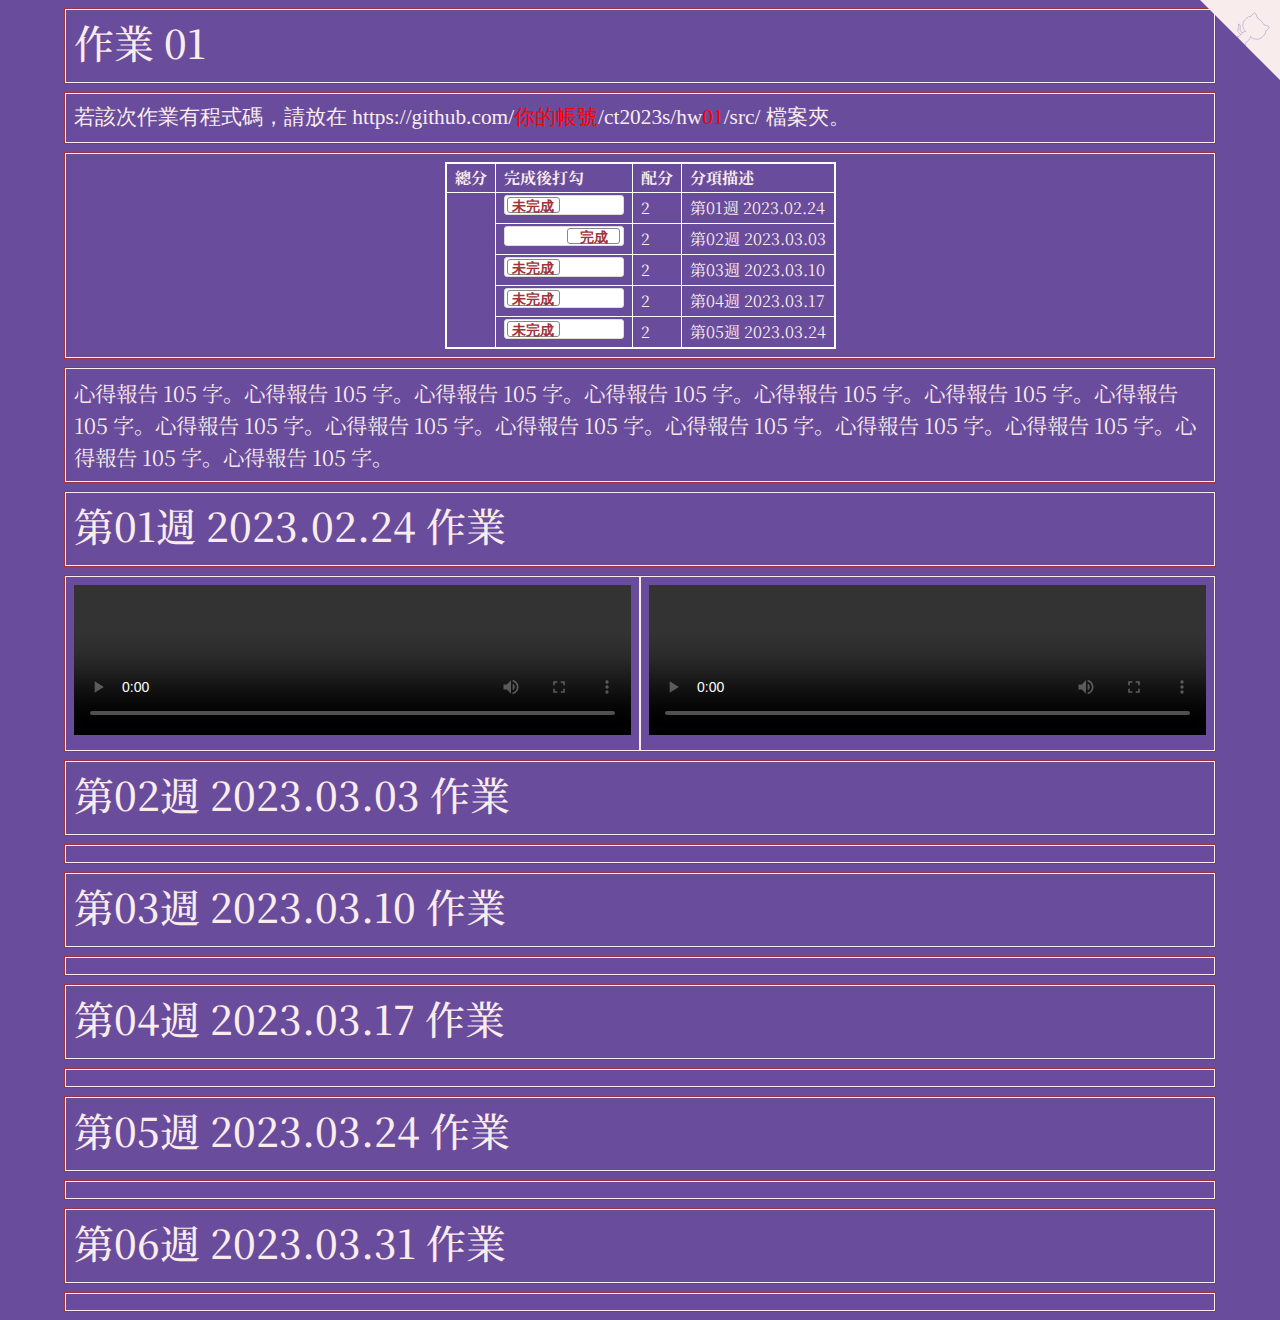
==== hw01/index.html @ f4a504f8 "Add files via upload" ====
<!doctype html>
<html lang="zh-Hant-TW">
<head>
<!-- Required meta tags -->
<meta charset="utf-8">
<meta name="viewport" content="width=device-width, initial-scale=1">

<!-- D3, jquery -->
<script src="https://d3js.org/d3.v3.min.js" charset="utf-8"></script>
<script src="https://code.jquery.com/jquery-3.6.0.min.js" charset="utf-8"></script>

<!-- Bootstrap CSS -->
<link href="https://cdn.jsdelivr.net/npm/bootstrap@5.1.1/dist/css/bootstrap.min.css" rel="stylesheet">
<script src="https://cdn.jsdelivr.net/npm/bootstrap@5.1.1/dist/js/bootstrap.bundle.min.js"></script>

<title>作品集 Portfolio</title>
<style type="text/css">
  @import url('https://fonts.googleapis.com/css2?family=Noto+Serif+JP:wght@200&display=swap');

  table {
  border-collapse: collapse;
  border: 2px solid white; /* rgba(217,140,144,1) */
  font-size:  12pt;
  margin-left: auto;
  margin-right: auto;
  }

  td,
  th {
  border: 1px solid white;
  padding: 2px 8px;
  }

  .flipswitch
  {
      position: relative;
      background: white;
      width: 120px;
      height: 20px;
      -webkit-appearance: initial;
      border-radius: 3px;
      -webkit-tap-highlight-color: rgba(0, 0, 0, 0);
      outline:none;
      font-size: 14px;
      font-family: Trebuchet, Arial, sans-serif;
      font-weight: bold;
      cursor:pointer;
      border:1px solid #ddd;
  }
  .flipswitch:after
  {
      position:absolute;
      top:5%;
      display:block; 
      line-height:16px;
      width:45%;
      height:90%;
      background:#fff;
      box-sizing:border-box;
      text-align:center;
      transition: all 0.3s ease-in 0s; 
      color:rgba(159,53,58,1);
      border:#888 1px solid;
      border-radius:3px;
  }
  .flipswitch:after
  {
      left:2%;
      content: "未完成";
  }
  .flipswitch:checked:after
  {
      left:53%;
      content: "完成";
  }

  body {
    background-color: rgb(106, 76, 156); /* #6A4C9C */
    color: rgb(106, 76, 156);
    font-family: 'Noto Serif JP', serif;
  }

  .container-fluid {
    width:  90%;
  }

  .hw12 {
    border: 1px solid rgb(159, 53, 58);
    margin-top: 8px;
    margin-bottom: 8px;
  }

  .twenty {
    border: 1px solid #f9eced;
    color: #f9eced;
    padding: 8px;
    font-size: 16pt;
  }

  .twenty:hover {
      box-shadow: 0 0 5px 3px #f9eced;
      color: cyan; 
      text-shadow: 0 0 6px #FFFFFF, 0 0 6px #000000;
  }

  @font-face {
    font-family:'cjkFonts';
    src: url(cjkFonts_allseto_v1.11.woff2) format('woff2');
    /* https://cloudconvert.com/ttf-to-woff2 */
  }
  
  .cjkFonts {
    font-family: 'cjkFonts';
  }

  .github-corner:hover 
  .octo-arm {
    animation: octocat-wave 560ms ease-in-out
  }
  @keyframes octocat-wave {
    0%,100% {
      transform:rotate(0)
    }
    20%,60% {
      transform:rotate(-25deg)
    }
    40%,80% {
      transform:rotate(10deg)
    }
  }
  @media (max-width:500px) {
    .github-corner:hover 
    .octo-arm {
      animation:none
    }

    .github-corner 
    .octo-arm {
      animation: octocat-wave 560ms ease-in-out
    }
  }

  /* 波浪 */
  a {
    color:yellow;
    text-decoration: none; 
    background: url("data:image/svg+xml,%3Csvg xmlns='http://www.w3.org/2000/svg' viewBox='0 0 20 4'%3E%3Cpath fill='none' stroke='%23fff' d='M0 3.5c5 0 5-3 10-3s5 3 10 3 5-3 10-3 5 3 10 3'/%3E%3C/svg%3E") repeat-x 0 100%; 
    background-size:20px auto; 
    animation: waveMove 1s infinite linear;
  }

  a:hover {
    color:#f30;
    text-decoration: none;
    background: none;
    animation: none;
    text-decoration: underline;
    padding:2px 0;
  }
  @keyframes waveMove {
    from { background-position:0 100%; }
    to { background-position:20px 100%; }
  }
  /* 波浪 */
</style>
</head>
<body>
<!-- https://alexlenail.me/NN-SVG/about.html -->
<a href="https://github.com/你的帳號/ct2023s/" class="github-corner" aria-label="View source on Github">
  <svg width="80" height="80" viewBox="0 0 250 250" style="fill:#f9eced; color:#fff; position: absolute; top: 0; border: 0; right: 0;" aria-hidden="true">
    <path d="M0,0 L115,115 L130,115 L142,142 L250,250 L250,0 Z"></path>
    <path d="M128.3,109.0 C113.8,99.7 119.0,89.6 119.0,89.6 C122.0,82.7 120.5,78.6 120.5,78.6 C119.2,72.0 123.4,76.3 123.4,76.3 C127.3,80.9 125.5,87.3 125.5,87.3 C122.9,97.6 130.6,101.9 134.4,103.2" fill="#f9eced" stroke="#6A4C9C" style="transform-origin: 130px 106px;" class="octo-arm"></path>
    <path d="M115.0,115.0 C114.9,115.1 118.7,116.5 119.8,115.4 L133.7,101.6 C136.9,99.2 139.9,98.4 142.2,98.6 C133.8,88.0 127.5,74.4 143.8,58.0 C148.5,53.4 154.0,51.2 159.7,51.0 C160.3,49.4 163.2,43.6 171.4,40.1 C171.4,40.1 176.1,42.5 178.8,56.2 C183.1,58.6 187.2,61.8 190.9,65.4 C194.5,69.0 197.7,73.2 200.1,77.6 C213.8,80.2 216.3,84.9 216.3,84.9 C212.7,93.1 206.9,96.0 205.4,96.6 C205.1,102.4 203.0,107.8 198.3,112.5 C181.9,128.9 168.3,122.5 157.7,114.1 C157.9,116.9 156.7,120.9 152.7,124.9 L141.0,136.5 C139.8,137.7 141.6,141.9 141.8,141.8 Z" fill="#f9eced" stroke="#6A4C9C" class="octo-body"></path>
  </svg>
</a>


<div class="container-fluid">

  <!-- ------------------------------------------------>
  <div class="row hw12">
    <div class="col-md-12 twenty">
      <h1>作業 01</h1>
    </div>
  </div>

  <!-- ------------------------------------------------>
  <div class="row hw12">
    <div class="col-md-12 twenty cjkFonts">
      若該次作業有程式碼，請放在 https://github.com/<span style="color:red;">你的帳號</span>/ct2023s/hw<span style="color:red;">01</span>/src/ 檔案夾。
    </div>
  </div>

  <!-- ------------------------------------------------>
  <div class="row hw12">
    <div class="col-md-12 twenty">
      <table>
        <tr>
          <th>總分</th>
          <th>完成後打勾</th>
          <th>配分</th>
          <th>分項描述</th>
        </tr>
        <tr>
          <td rowspan="7" id="myTotal"></td>
          <td><input type="checkbox" class="flipswitch" id="myCheckbox1"></td>
          <td id='m1'>2</td>
          <td>第01週 2023.02.24</td>
        </tr>
        <tr>
          <td><input type="checkbox" class="flipswitch" id="myCheckbox2" checked></td>
          <td id='m2'>2</td>
          <td>第02週 2023.03.03</td>
        </tr>
        <tr>
          <td><input type="checkbox" class="flipswitch" id="myCheckbox3"></td>
          <td id='m3'>2</td>
          <td>第03週 2023.03.10</td>
        </tr>
        <tr>
          <td><input type="checkbox" class="flipswitch" id="myCheckbox4"></td>
          <td id='m4'>2</td>
          <td>第04週 2023.03.17</td>
        </tr>
        <tr>
          <td><input type="checkbox" class="flipswitch" id="myCheckbox5"></td>
          <td id='m5'>2</td>
          <td>第05週 2023.03.24</td>
        </tr>
      </table>
    </div>
  </div>

  <!-- ------------------------------------------------>
  <div class="row hw12">
    <div class="col-md-12 twenty">
      心得報告 105 字。心得報告 105 字。心得報告 105 字。心得報告 105 字。心得報告 105 字。心得報告 105 字。心得報告 105 字。心得報告 105 字。心得報告 105 字。心得報告 105 字。心得報告 105 字。心得報告 105 字。心得報告 105 字。心得報告 105 字。心得報告 105 字。
    </div>
  </div>

  <!-- ------------------------------------------------>
  <div class="row hw12">
    <div class="col-md-12 twenty">
      <h1>第01週 2023.02.24 作業</h1>
    </div>
  </div>

  <!-- ------------------------------------------------>
  <div class="row hw12">
    <div class="col-md-6 twenty">
      <video id="video1" style="width:100%;max-width:100%;" controls="">
        <source src="https://www.w3schools.com/html/mov_bbb.mp4" type="video/mp4">
      </video>
    </div>
    <div class="col-md-6 twenty">
      <video id="video1" style="width:100%;max-width:100%;" controls="">
        <source src="https://www.w3schools.com/html/mov_bbb.mp4" type="video/mp4">
      </video>
    </div>
  </div>


  <!-- ------------------------------------------------>
  <div class="row hw12">
    <div class="col-md-12 twenty">
      <h1>第02週 2023.03.03 作業</h1>
    </div>
  </div>

  <!-- ------------------------------------------------>
  <div class="row hw12">
    <div class="col-md-12 twenty">
      
    </div>
  </div>



  <!-- ------------------------------------------------>
  <div class="row hw12">
    <div class="col-md-12 twenty">
      <h1>第03週 2023.03.10 作業</h1>
    </div>
  </div>

  <!-- ------------------------------------------------>
  <div class="row hw12">
    <div class="col-md-12 twenty">
      
    </div>
  </div>



  <!-- ------------------------------------------------>
  <div class="row hw12">
    <div class="col-md-12 twenty">
      <h1>第04週 2023.03.17 作業</h1>
    </div>
  </div>

  <!-- ------------------------------------------------>
  <div class="row hw12">
    <div class="col-md-12 twenty">
      
    </div>
  </div>



  <!-- ------------------------------------------------>
  <div class="row hw12">
    <div class="col-md-12 twenty">
      <h1>第05週 2023.03.24 作業</h1>
    </div>
  </div>

  <!-- ------------------------------------------------>
  <div class="row hw12">
    <div class="col-md-12 twenty">
      
    </div>
  </div>



  <!-- ------------------------------------------------>
  <div class="row hw12">
    <div class="col-md-12 twenty">
      <h1>第06週 2023.03.31 作業</h1>
    </div>
  </div>

  <!-- ------------------------------------------------>
  <div class="row hw12">
    <div class="col-md-12 twenty">
      
    </div>
  </div>


  <!-- ------------------------------------------------>

  <!-- ------------------------------------------------>


<script>
  $(function() {
    var f = function() {
      $(this).next().text($(this).is(':checked') ? '做完' : '未做完');
    };
    $('input').change(f).trigger('change');
  });

  d3.select("#myCheckbox1").on("change",update);
  d3.select("#myCheckbox2").on("change",update);
  d3.select("#myCheckbox3").on("change",update);
  d3.select("#myCheckbox4").on("change",update);
  d3.select("#myCheckbox5").on("change",update);
  d3.select("#myCheckbox6").on("change",update);
  d3.select("#myCheckbox7").on("change",update);

  update();
  
  function update(){

    var score = 0;

    if (d3.select("#myCheckbox1").property("checked")){
      score += parseInt(d3.select('#m1').html());
    }

    if (d3.select("#myCheckbox2").property("checked")){
      score += parseInt(d3.select('#m2').html());   
    }

    if (d3.select("#myCheckbox3").property("checked")){
      score += parseInt(d3.select('#m3').html());   
    }

    if (d3.select("#myCheckbox4").property("checked")){
      score += parseInt(d3.select('#m4').html());   
    }

    if (d3.select("#myCheckbox5").property("checked")){
      score += parseInt(d3.select('#m5').html());   
    }


    d3.select("#myTotal").html(score);    
  }
</script>

</body>
</html>
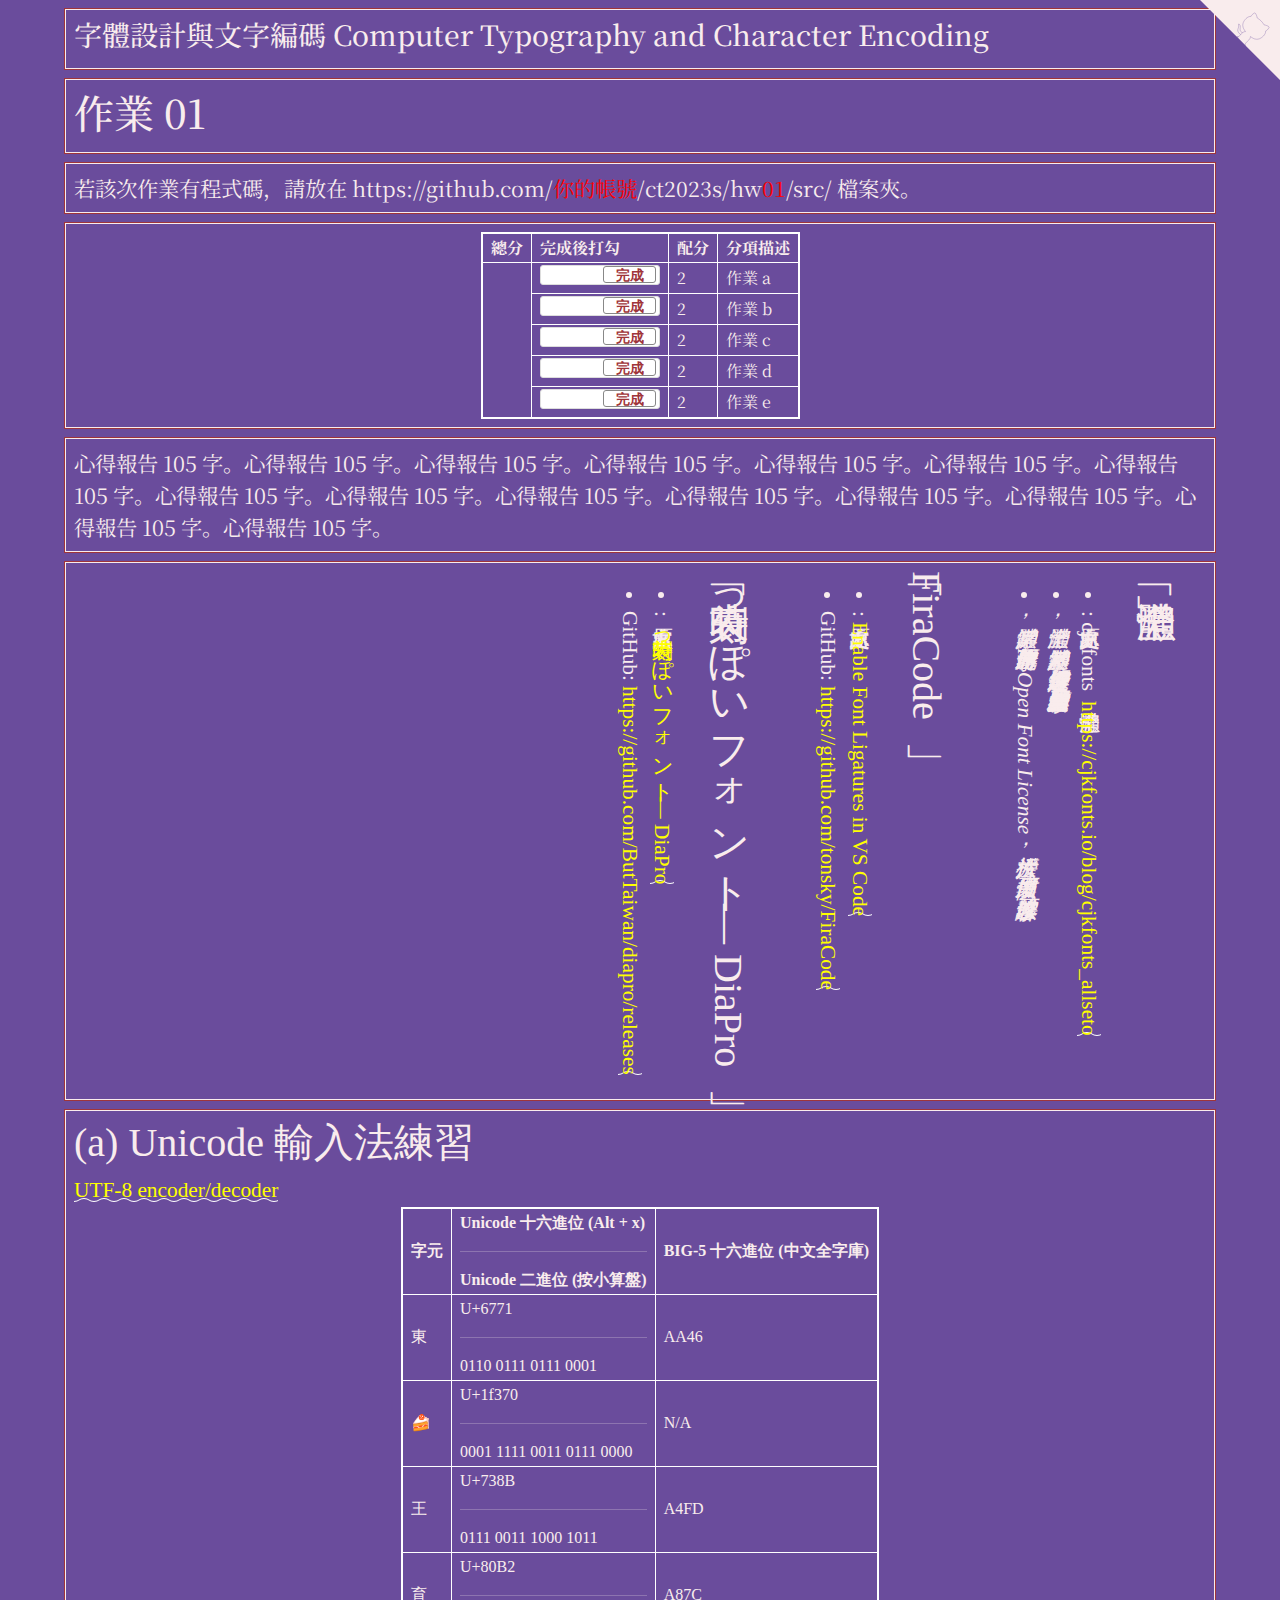
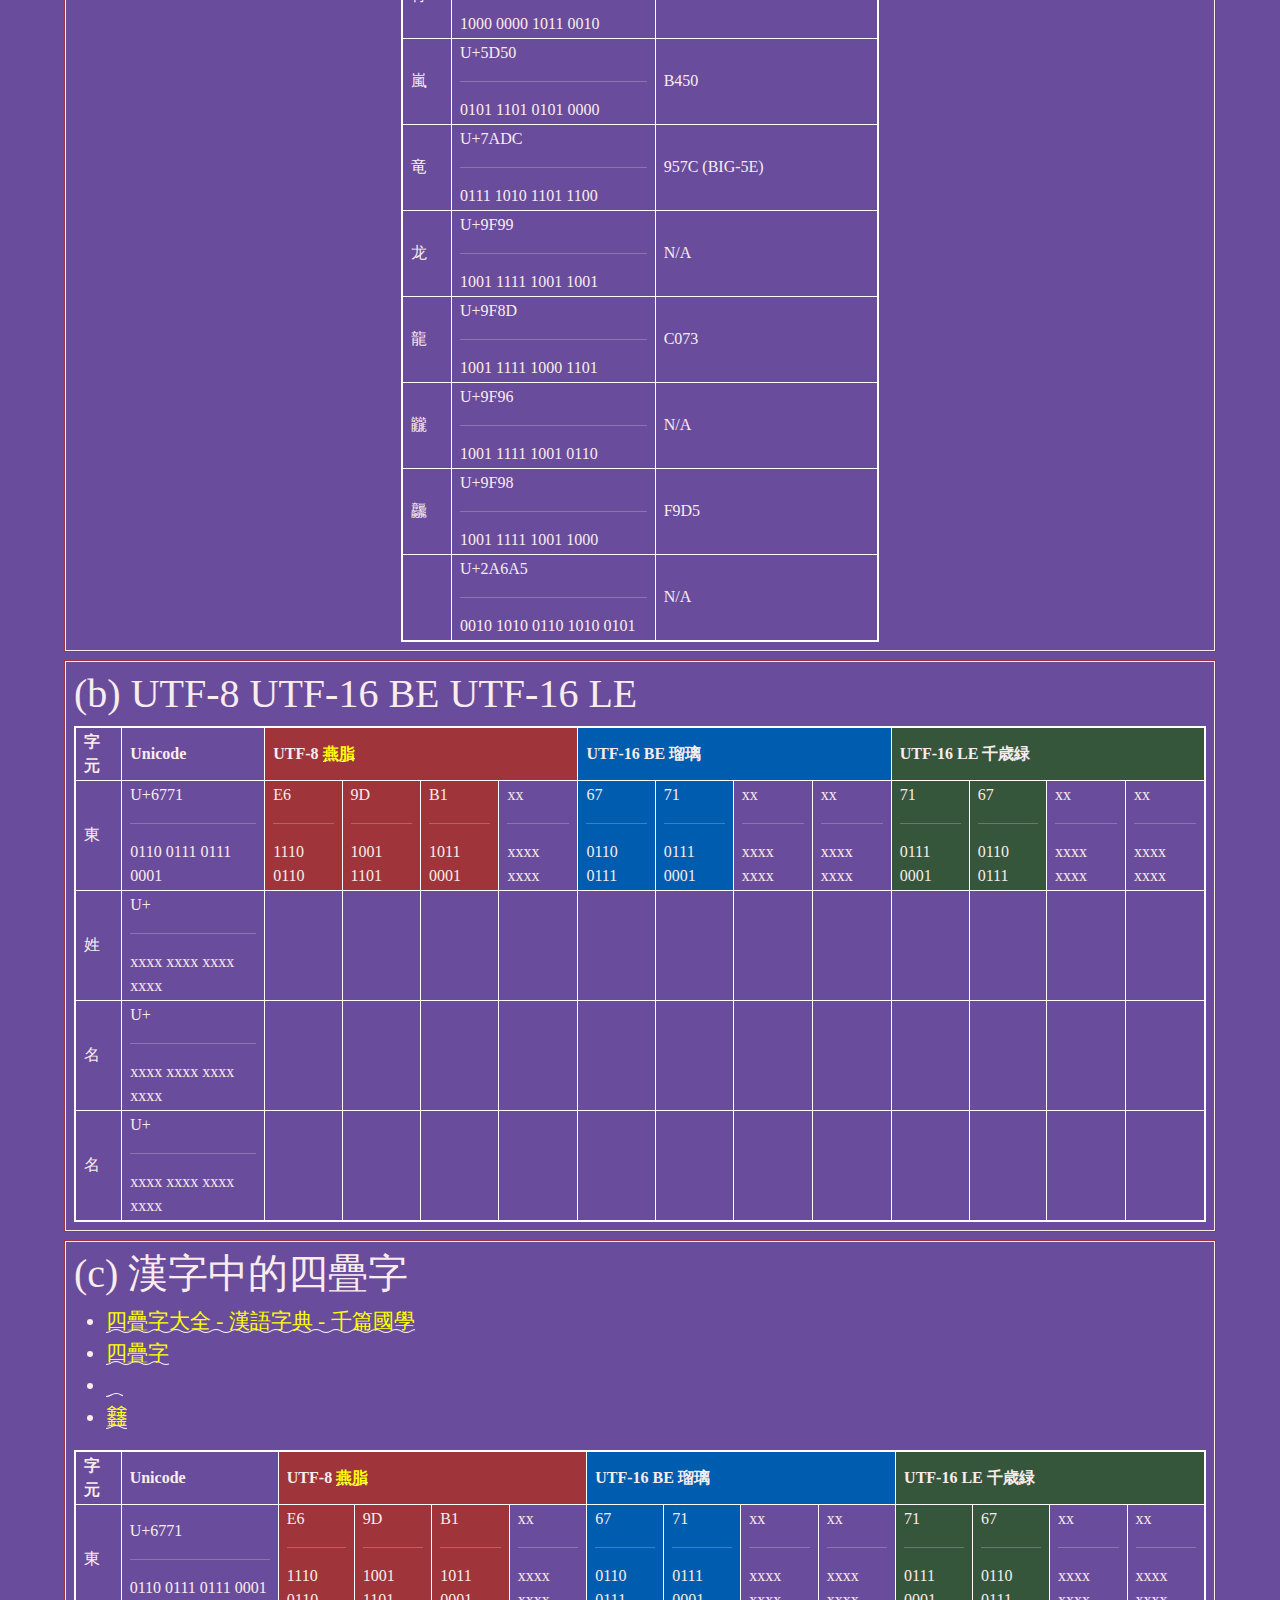
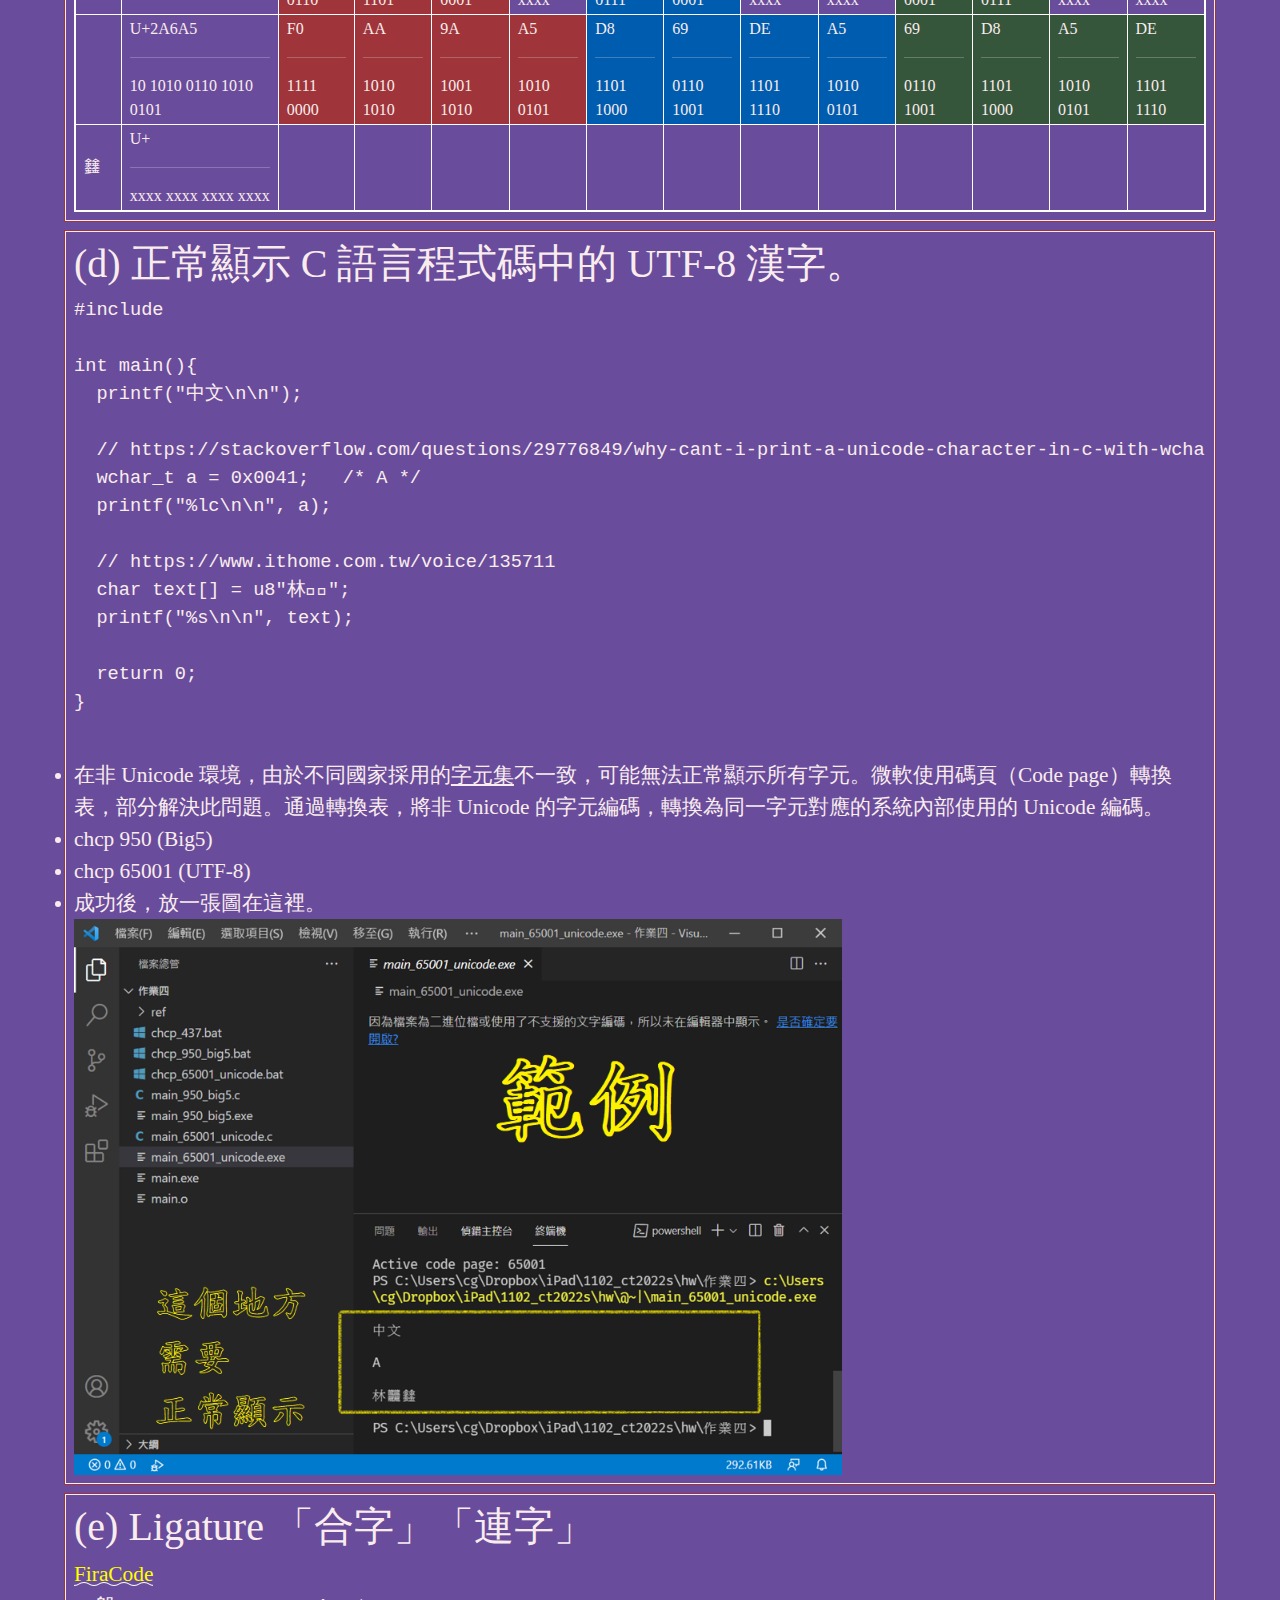
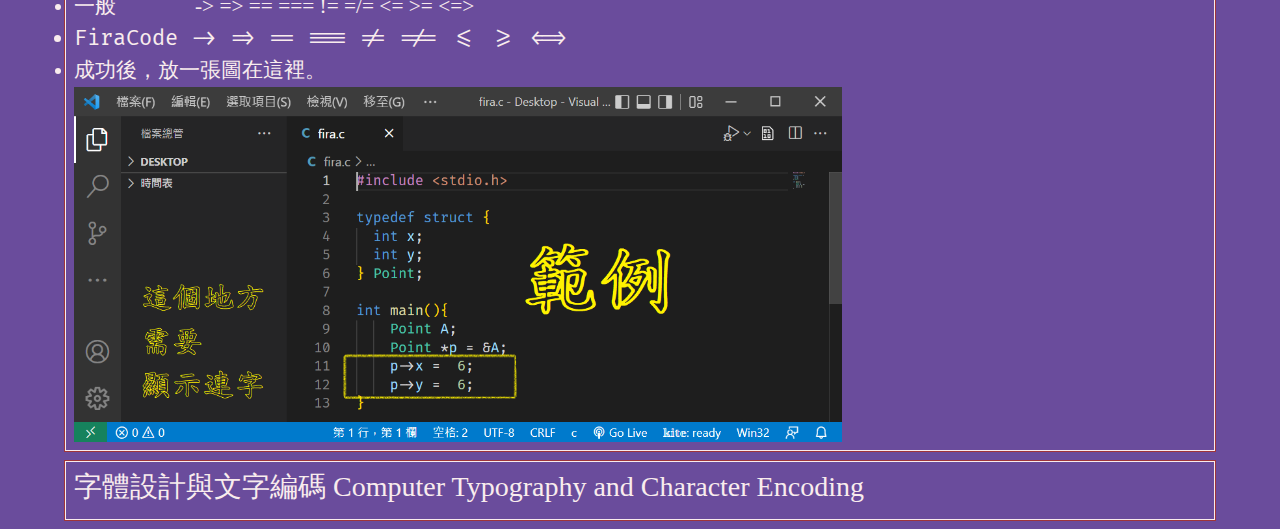
==== commit e72296ef: "Add files via upload" ====
--- a/hw01/index.html
+++ b/hw01/index.html
@@ -14,21 +14,23 @@
 <script src="https://cdn.jsdelivr.net/npm/bootstrap@5.1.1/dist/js/bootstrap.bundle.min.js"></script>
 
 <title>作品集 Portfolio</title>
+<!-- https://alexlenail.me/NN-SVG/about.html -->
+<link rel="icon" href="../hw00/favicon.svg"/>
 <style type="text/css">
   @import url('https://fonts.googleapis.com/css2?family=Noto+Serif+JP:wght@200&display=swap');
 
   table {
-  border-collapse: collapse;
-  border: 2px solid white; /* rgba(217,140,144,1) */
-  font-size:  12pt;
-  margin-left: auto;
-  margin-right: auto;
+    border-collapse: collapse;
+    border: 2px solid white; /* rgba(217,140,144,1) */
+    font-size:  12pt;
+    margin-left: auto;
+    margin-right: auto;
   }
 
   td,
   th {
-  border: 1px solid white;
-  padding: 2px 8px;
+    border: 1px solid white;
+    padding: 2px 8px;
   }
 
   .flipswitch
@@ -108,9 +110,24 @@
     src: url(cjkFonts_allseto_v1.11.woff2) format('woff2');
     /* https://cloudconvert.com/ttf-to-woff2 */
   }
-  
+
+  @font-face {
+    font-family:'FiraCode-Regular';
+    src: url(FiraCode-Regular.woff2) format('woff2');
+    /* https://worldofzero.com/posts/enable-font-ligatures-vscode/ */
+  }
+
   .cjkFonts {
     font-family: 'cjkFonts';
+    writing-mode: vertical-rl;
+  }
+
+  .cjkFontsH {
+    font-family: 'cjkFonts';
+  }
+
+  .FiraCode {
+    font-family: 'FiraCode-Regular';
   }
 
   .github-corner:hover 
@@ -166,7 +183,7 @@
 </head>
 <body>
 <!-- https://alexlenail.me/NN-SVG/about.html -->
-<a href="https://github.com/你的帳號/ct2023s/" class="github-corner" aria-label="View source on Github">
+<a href="https://github.com/ANAIOwO/ct2023s/" class="github-corner" aria-label="View source on Github">
   <svg width="80" height="80" viewBox="0 0 250 250" style="fill:#f9eced; color:#fff; position: absolute; top: 0; border: 0; right: 0;" aria-hidden="true">
     <path d="M0,0 L115,115 L130,115 L142,142 L250,250 L250,0 Z"></path>
     <path d="M128.3,109.0 C113.8,99.7 119.0,89.6 119.0,89.6 C122.0,82.7 120.5,78.6 120.5,78.6 C119.2,72.0 123.4,76.3 123.4,76.3 C127.3,80.9 125.5,87.3 125.5,87.3 C122.9,97.6 130.6,101.9 134.4,103.2" fill="#f9eced" stroke="#6A4C9C" style="transform-origin: 130px 106px;" class="octo-arm"></path>
@@ -180,13 +197,20 @@
   <!-- ------------------------------------------------>
   <div class="row hw12">
     <div class="col-md-12 twenty">
+      <h3>字體設計與文字編碼   Computer Typography and Character Encoding</h3>
+    </div>
+  </div>
+
+  <!-- ------------------------------------------------>
+  <div class="row hw12">
+    <div class="col-md-12 twenty">
       <h1>作業 01</h1>
     </div>
   </div>
 
   <!-- ------------------------------------------------>
   <div class="row hw12">
-    <div class="col-md-12 twenty cjkFonts">
+    <div class="col-md-12 twenty">
       若該次作業有程式碼，請放在 https://github.com/<span style="color:red;">你的帳號</span>/ct2023s/hw<span style="color:red;">01</span>/src/ 檔案夾。
     </div>
   </div>
@@ -203,29 +227,29 @@
         </tr>
         <tr>
           <td rowspan="7" id="myTotal"></td>
-          <td><input type="checkbox" class="flipswitch" id="myCheckbox1"></td>
+          <td><input type="checkbox" class="flipswitch" id="myCheckbox1" checked></td>
           <td id='m1'>2</td>
-          <td>第01週 2023.02.24</td>
+          <td>作業 a</td>
         </tr>
         <tr>
           <td><input type="checkbox" class="flipswitch" id="myCheckbox2" checked></td>
           <td id='m2'>2</td>
-          <td>第02週 2023.03.03</td>
-        </tr>
-        <tr>
-          <td><input type="checkbox" class="flipswitch" id="myCheckbox3"></td>
+          <td>作業 b</td>
+        </tr>
+        <tr>
+          <td><input type="checkbox" class="flipswitch" id="myCheckbox3" checked></td>
           <td id='m3'>2</td>
-          <td>第03週 2023.03.10</td>
-        </tr>
-        <tr>
-          <td><input type="checkbox" class="flipswitch" id="myCheckbox4"></td>
+          <td>作業 c</td>
+        </tr>
+        <tr>
+          <td><input type="checkbox" class="flipswitch" id="myCheckbox4" checked></td>
           <td id='m4'>2</td>
-          <td>第04週 2023.03.17</td>
-        </tr>
-        <tr>
-          <td><input type="checkbox" class="flipswitch" id="myCheckbox5"></td>
+          <td>作業 d</td>
+        </tr>
+        <tr>
+          <td><input type="checkbox" class="flipswitch" id="myCheckbox5" checked></td>
           <td id='m5'>2</td>
-          <td>第05週 2023.03.24</td>
+          <td>作業 e</td>
         </tr>
       </table>
     </div>
@@ -240,12 +264,35 @@
 
   <!-- ------------------------------------------------>
   <div class="row hw12">
-    <div class="col-md-12 twenty">
-      <h1>第01週 2023.02.24 作業</h1>
-    </div>
-  </div>
-
-  <!-- ------------------------------------------------>
+    <div class="col-md-12 twenty cjkFonts">
+      <h1> 「全瀨體」</h1>
+
+      <ul>
+        <li>原文出處: cjkfonts 全瀨體 <a href="https://cjkfonts.io/blog/cjkfonts_allseto" target="_blank"> https://cjkfonts.io/blog/cjkfonts_allseto</a></li>
+        <li><cite>全瀨體，基於瀨戶字體，透過深度學習智能造字，產生的字體數量是跟思源黑體相同。</cite></li>
+        <li><cite>瀨戶字體，原作者將此字體用 SIL Open Font License 授權方法，可以商業使用，可以容許修改字體。</cite></li>
+      </ul>
+
+      <h1> 「FiraCode」</h1>
+
+      <ul>
+       <li>原文出處: <a href="https://worldofzero.com/posts/enable-font-ligatures-vscode/" target="_blank"> Enable Font Ligatures in VS Code </a></li>
+       <li>GitHub: <a href="https://github.com/tonsky/FiraCode" target="_blank">https://github.com/tonsky/FiraCode</a></li>
+      </ul>
+
+      <h1> 「時刻表っぽいフォント — DiaPro」</h1>
+
+      <ul>
+       <li>原文出處: <a href="https://but.tw/font/" target="_blank"> 時刻表っぽいフォント — DiaPro </a></li>
+       <li>GitHub: <a href="https://github.com/ButTaiwan/diapro/releases" target="_blank">https://github.com/ButTaiwan/diapro/releases</a></li>
+      </ul>
+
+
+    </div>
+  </div>
+
+  <!-- ------------------------------------------------>
+  <!--
   <div class="row hw12">
     <div class="col-md-6 twenty">
       <video id="video1" style="width:100%;max-width:100%;" controls="">
@@ -258,91 +305,301 @@
       </video>
     </div>
   </div>
-
-
-  <!-- ------------------------------------------------>
-  <div class="row hw12">
-    <div class="col-md-12 twenty">
-      <h1>第02週 2023.03.03 作業</h1>
-    </div>
-  </div>
-
-  <!-- ------------------------------------------------>
-  <div class="row hw12">
-    <div class="col-md-12 twenty">
-      
-    </div>
-  </div>
-
-
-
-  <!-- ------------------------------------------------>
-  <div class="row hw12">
-    <div class="col-md-12 twenty">
-      <h1>第03週 2023.03.10 作業</h1>
-    </div>
-  </div>
-
-  <!-- ------------------------------------------------>
-  <div class="row hw12">
-    <div class="col-md-12 twenty">
-      
-    </div>
-  </div>
-
-
-
-  <!-- ------------------------------------------------>
-  <div class="row hw12">
-    <div class="col-md-12 twenty">
-      <h1>第04週 2023.03.17 作業</h1>
-    </div>
-  </div>
-
-  <!-- ------------------------------------------------>
-  <div class="row hw12">
-    <div class="col-md-12 twenty">
-      
-    </div>
-  </div>
-
-
-
-  <!-- ------------------------------------------------>
-  <div class="row hw12">
-    <div class="col-md-12 twenty">
-      <h1>第05週 2023.03.24 作業</h1>
-    </div>
-  </div>
-
-  <!-- ------------------------------------------------>
-  <div class="row hw12">
-    <div class="col-md-12 twenty">
-      
-    </div>
-  </div>
-
-
-
-  <!-- ------------------------------------------------>
-  <div class="row hw12">
-    <div class="col-md-12 twenty">
-      <h1>第06週 2023.03.31 作業</h1>
-    </div>
-  </div>
-
-  <!-- ------------------------------------------------>
-  <div class="row hw12">
-    <div class="col-md-12 twenty">
-      
-    </div>
-  </div>
-
-
-  <!-- ------------------------------------------------>
-
-  <!-- ------------------------------------------------>
-
+  -->
+
+
+  <!-- ------------------------------------------------>
+  <div class="row hw12">
+    <div class="col-md-12 twenty cjkFontsH">
+      <h1>(a) Unicode 輸入法練習 </h1>
+      <a href="https://mothereff.in/utf-8" target="_blank">UTF-8 encoder/decoder</a>
+      <table>
+        <tr>
+          <th>字元</th>
+          <th>Unicode 十六進位 (Alt + x)<hr>Unicode 二進位 (按小算盤)</th>
+          <th>BIG-5 十六進位 (中文全字庫)</th>
+        </tr>
+        <tr>
+          <td>東</td>
+          <td>U+6771<hr>0110 0111 0111 0001</td>
+          <td>AA46</td> <!-- BIG-5 十六進位 -->
+        </tr>
+        <tr>
+          <td>🍰</td>
+          <td>U+1f370<hr>0001 1111 0011 0111 0000</td> <!-- Unicode 二進位 -->
+          <td>N/A</td> <!-- BIG-5 十六進位 -->
+        </tr>
+        <tr>
+          <td>王</td>
+          <td>U+738B<hr>0111 0011 1000 1011</td> <!-- Unicode 二進位 -->
+          <td>A4FD</td> <!-- BIG-5 十六進位 -->
+        </tr>
+        <tr>
+          <td>育</td>
+          <td>U+80B2<hr>1000 0000 1011 0010</td> <!-- Unicode 二進位 -->
+          <td>A87C</td> <!-- BIG-5 十六進位 -->
+        </tr>
+        <tr>
+          <td>嵐</td>
+          <td>U+5D50<hr>0101 1101 0101 0000</td> <!-- Unicode 二進位 -->
+          <td>B450</td> <!-- BIG-5 十六進位 -->
+        </tr>
+        <tr>
+          <td>竜</td>
+          <td>U+7ADC<hr>0111 1010 1101 1100</td> <!-- Unicode 二進位 -->
+          <td>957C (BIG-5E)</td> <!-- BIG-5 十六進位 -->
+        </tr>
+        <tr>
+          <td>龙</td>
+          <td>U+9F99<hr>1001 1111 1001 1001</td> <!-- Unicode 二進位 -->
+          <td>N/A</td> <!-- BIG-5 十六進位 -->
+        </tr>
+        <tr>
+          <td>龍</td>
+          <td>U+9F8D<hr>1001 1111 1000 1101</td> <!-- Unicode 二進位 -->
+          <td>C073</td> <!-- BIG-5 十六進位 -->
+        </tr>
+        <tr>
+          <td>龖</td>
+          <td>U+9F96<hr>1001 1111 1001 0110</td> <!-- Unicode 二進位 -->
+          <td>N/A</td> <!-- BIG-5 十六進位 -->
+        </tr>
+        <tr>
+          <td>龘</td>
+          <td>U+9F98<hr>1001 1111 1001 1000</td> <!-- Unicode 二進位 -->
+          <td>F9D5</td> <!-- BIG-5 十六進位 -->
+        </tr>
+        <tr>
+          <td>𪚥</td> <!-- 新細明體-ExtB -->
+          <td>U+2A6A5<hr>0010 1010 0110 1010 0101</td> <!-- Unicode 二進位 -->
+          <td>N/A</td> <!-- BIG-5 十六進位 -->
+        </tr>
+      </table>
+    </div>
+  </div>
+
+  <!-- ------------------------------------------------>
+  <div class="row hw12">
+    <div class="col-md-12 twenty cjkFontsH">
+      <h1>(b) UTF-8 UTF-16 BE UTF-16 LE</h1>
+
+      <table>
+        <tr>
+          <th>字元</th> <!-- 紺 https://nipponcolors.com/#kon --> <!-- 桔梗 https://nipponcolors.com/#kikyo --> 
+          <th colspan="1">Unicode</th>
+          <th colspan="4" style="background-color:#9F353A;">UTF-8 <a href="https://nipponcolors.com/#enji">燕脂</a></th> <!-- 燕脂 https://nipponcolors.com/#enji -->
+          <th colspan="4" style="background-color:#005CAF;">UTF-16 BE 瑠璃</th> <!-- 瑠璃 https://nipponcolors.com/#ruri https://nipponcolors.com/#kon -->
+          <th colspan="4" style="background-color:#36563C;">UTF-16 LE 千歳緑</th> <!-- 千歳緑 https://nipponcolors.com/#chitosemidori -->
+        </tr>
+        <tr>
+          <td>東</td>
+          <td>U+6771<hr>0110 0111 0111 0001</td>
+          <td style="background-color:#9F353A;">E6<hr>1110 0110</td> <!-- UTF-8 -->
+          <td style="background-color:#9F353A;">9D<hr>1001 1101</td>
+          <td style="background-color:#9F353A;">B1<hr>1011 0001</td>
+          <td>xx<hr>xxxx xxxx</td>
+          <td style="background-color:#005CAF;">67<hr>0110 0111</td> <!-- UTF-16 BE -->
+          <td style="background-color:#005CAF;">71<hr>0111 0001</td>
+          <td>xx<hr>xxxx xxxx</td>
+          <td>xx<hr>xxxx xxxx</td>
+          <td style="background-color:#36563C;">71<hr>0111 0001</td> <!-- UTF-16 LE -->
+          <td style="background-color:#36563C;">67<hr>0110 0111</td>
+          <td>xx<hr>xxxx xxxx</td>
+          <td>xx<hr>xxxx xxxx</td>
+        </tr>       
+        <tr>
+          <td>姓</td>
+          <td>U+<hr>xxxx xxxx xxxx xxxx</td>
+          <td></td> <!-- UTF-8 -->
+          <td></td>
+          <td></td>
+          <td></td>
+          <td></td> <!-- UTF-16 BE -->
+          <td></td>
+          <td></td>
+          <td></td>
+          <td></td> <!-- UTF-16 LE -->
+          <td></td>
+          <td></td>
+          <td></td>
+        </tr>
+        <tr>
+          <td>名</td>
+          <td>U+<hr>xxxx xxxx xxxx xxxx</td>
+          <td></td> <!-- UTF-8 -->
+          <td></td>
+          <td></td>
+          <td></td>
+          <td></td> <!-- UTF-16 BE -->
+          <td></td>
+          <td></td>
+          <td></td>
+          <td></td> <!-- UTF-16 LE -->
+          <td></td>
+          <td></td>
+          <td></td>
+        </tr>
+        <tr>
+          <td>名</td>
+          <td>U+<hr>xxxx xxxx xxxx xxxx</td>
+          <td></td> <!-- UTF-8 -->
+          <td></td>
+          <td></td>
+          <td></td>
+          <td></td> <!-- UTF-16 BE -->
+          <td></td>
+          <td></td>
+          <td></td>
+          <td></td> <!-- UTF-16 LE -->
+          <td></td>
+          <td></td>
+          <td></td>
+        </tr>
+      </table>
+    </div>
+  </div>
+
+
+
+  <!-- ------------------------------------------------>
+  <div class="row hw12">
+    <div class="col-md-12 twenty cjkFontsH">
+      <h1>(c) 漢字中的四疊字</h1>
+      <!--
+      <ul>
+        <li><a href="" target="_blank"> </a></li>
+        <li><a href="" target="_blank"> </a></li>
+      </ul>
+      -->
+      <ul>
+        <!-- 四叠字大全 - 汉语字典 - 千篇国学 -->
+        <li><a href="https://zidian.qianp.com/sidiezi.html" target="_blank">四疊字大全 - 漢語字典 - 千篇國學</a></li>
+        <li><a href="https://zh.wikipedia.org/wiki/%E5%9B%9B%E5%8F%A0%E5%AD%97" target="_blank">四疊字</a></li>
+        <li><a href="https://www.compart.com/en/unicode/U+2A6A5" target="_blank">𪚥</a></li>
+        <li><a href="https://www.compart.com/en/unicode/U+28C3B" target="_blank">𨰻</a></li>
+      </ul>
+
+      <table>
+        <tr>
+          <th>字元</th> <!-- 紺 https://nipponcolors.com/#kon --> <!-- 桔梗 https://nipponcolors.com/#kikyo --> 
+          <th colspan="1">Unicode</th>
+          <th colspan="4" style="background-color:#9F353A;">UTF-8 <a href="https://nipponcolors.com/#enji">燕脂</a></th> <!-- 燕脂 https://nipponcolors.com/#enji -->
+          <th colspan="4" style="background-color:#005CAF;">UTF-16 BE 瑠璃</th> <!-- 瑠璃 https://nipponcolors.com/#ruri https://nipponcolors.com/#kon -->
+          <th colspan="4" style="background-color:#36563C;">UTF-16 LE 千歳緑</th> <!-- 千歳緑 https://nipponcolors.com/#chitosemidori -->
+        </tr>
+        <tr>
+        <td>東</td>
+          <td>U+6771<hr>0110 0111 0111 0001</td>
+          <td style="background-color:#9F353A;">E6<hr>1110 0110</td> <!-- UTF-8 -->
+          <td style="background-color:#9F353A;">9D<hr>1001 1101</td>
+          <td style="background-color:#9F353A;">B1<hr>1011 0001</td>
+          <td>xx<hr>xxxx xxxx</td>
+          <td style="background-color:#005CAF;">67<hr>0110 0111</td> <!-- UTF-16 BE -->
+          <td style="background-color:#005CAF;">71<hr>0111 0001</td>
+          <td>xx<hr>xxxx xxxx</td>
+          <td>xx<hr>xxxx xxxx</td>
+          <td style="background-color:#36563C;">71<hr>0111 0001</td> <!-- UTF-16 LE -->
+          <td style="background-color:#36563C;">67<hr>0110 0111</td>
+          <td>xx<hr>xxxx xxxx</td>
+          <td>xx<hr>xxxx xxxx</td>
+        </tr>
+        <tr>
+          <td>𪚥</td>
+          <td>U+2A6A5<hr>10 1010 0110 1010 0101</td>
+          <td style="background-color:#9F353A;">F0<hr>1111 0000</td> <!-- UTF-8 -->
+          <td style="background-color:#9F353A;">AA<hr>1010 1010</td>
+          <td style="background-color:#9F353A;">9A<hr>1001 1010</td>
+          <td style="background-color:#9F353A;">A5<hr>1010 0101</td>
+
+          <td style="background-color:#005CAF;">D8<hr>1101 1000</td> <!-- UTF-16 BE -->
+          <td style="background-color:#005CAF;">69<hr>0110 1001</td>
+          <td style="background-color:#005CAF;">DE<hr>1101 1110</td>
+          <td style="background-color:#005CAF;">A5<hr>1010 0101</td>
+
+          <td style="background-color:#36563C;">69<hr>0110 1001</td> <!-- UTF-16 LE -->
+          <td style="background-color:#36563C;">D8<hr>1101 1000</td>
+          <td style="background-color:#36563C;">A5<hr>1010 0101</td>
+          <td style="background-color:#36563C;">DE<hr>1101 1110</td>
+        </tr>
+        <tr>
+          <td>𨰻</td>
+          <td>U+<hr>xxxx xxxx xxxx xxxx</td>
+          <td></td> <!-- UTF-8 -->
+          <td></td>
+          <td></td>
+          <td></td>
+          <td></td> <!-- UTF-16 BE -->
+          <td></td>
+          <td></td>
+          <td></td>
+          <td></td> <!-- UTF-16 LE -->
+          <td></td>
+          <td></td>
+          <td></td>
+        </tr>
+      </table>
+
+    </div>
+  </div>
+
+  <!-- ------------------------------------------------>
+  <div class="row hw12">
+    <div class="col-md-12 twenty cjkFontsH">
+      <h1>(d) 正常顯示 C 語言程式碼中的 UTF-8 漢字。 </h1>
+      <pre>
+#include <stdio.h>
+
+int main(){
+  printf("中文\n\n");
+
+  // https://stackoverflow.com/questions/29776849/why-cant-i-print-a-unicode-character-in-c-with-wchar-t
+  wchar_t a = 0x0041;   /* A */
+  printf("%lc\n\n", a);
+
+  // https://www.ithome.com.tw/voice/135711
+  char text[] = u8"林𪚥𨰻";
+  printf("%s\n\n", text);
+
+  return 0;
+}
+      </pre>
+      <li>在非 Unicode 環境，由於不同國家採用的<u>字元集</u>不一致，可能無法正常顯示所有字元。微軟使用碼頁（Code page）轉換表，部分解決此問題。通過轉換表，將非 Unicode 的字元編碼，轉換為同一字元對應的系統內部使用的 Unicode 編碼。</li>
+      <li>chcp 950 (Big5)</li>
+      <li>chcp 65001 (UTF-8)</li>
+
+
+      <li>成功後，放一張圖在這裡。</li>
+      <img src="./d.png" width="768"/>
+    </div>
+  </div>
+
+
+
+  <!-- ------------------------------------------------>
+  <div class="row hw12">
+    <div class="col-md-12 twenty cjkFontsH">
+      <h1>(e) Ligature 「合字」「連字」</h1>
+      <a href="https://github.com/tonsky/FiraCode">FiraCode</a>
+      <li class="">一般 &nbsp; &ensp; &emsp; &thinsp; &zwnj; &zwj; -> => == === != =/= <= >= <=> </li>
+      <li class="FiraCode">FiraCode -> => == === != =/= <= >= <=> </li>
+      <li>成功後，放一張圖在這裡。</li>
+      <img src="./e.png" width="768"/>
+    </div>
+  </div>
+
+
+
+  <!-- ------------------------------------------------>
+  <div class="row hw12">
+    <div class="col-md-12 twenty cjkFontsH">
+      <h3>字體設計與文字編碼   Computer Typography and Character Encoding</h3>
+    </div>
+  </div>
+
+
+  <!-- ------------------------------------------------>
+
+  <!-- ------------------------------------------------>
 
 <script>
   $(function() {
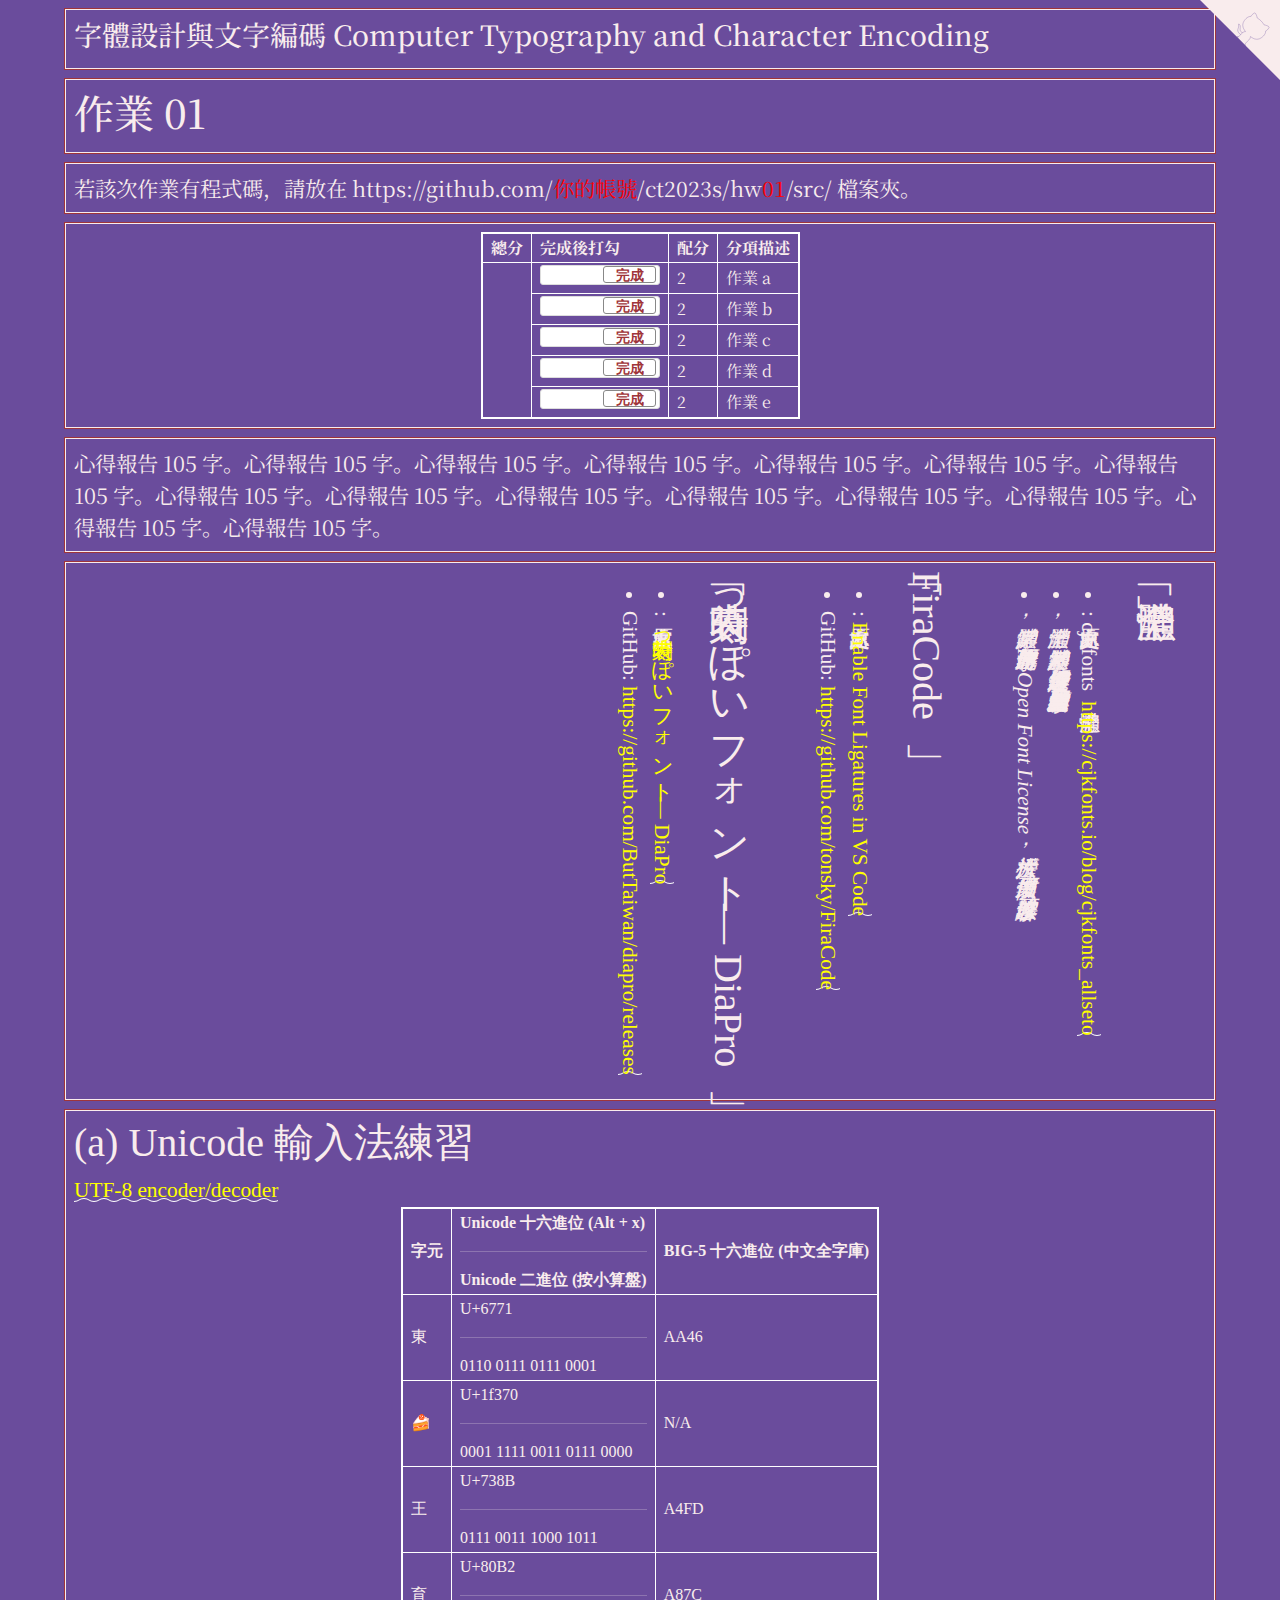
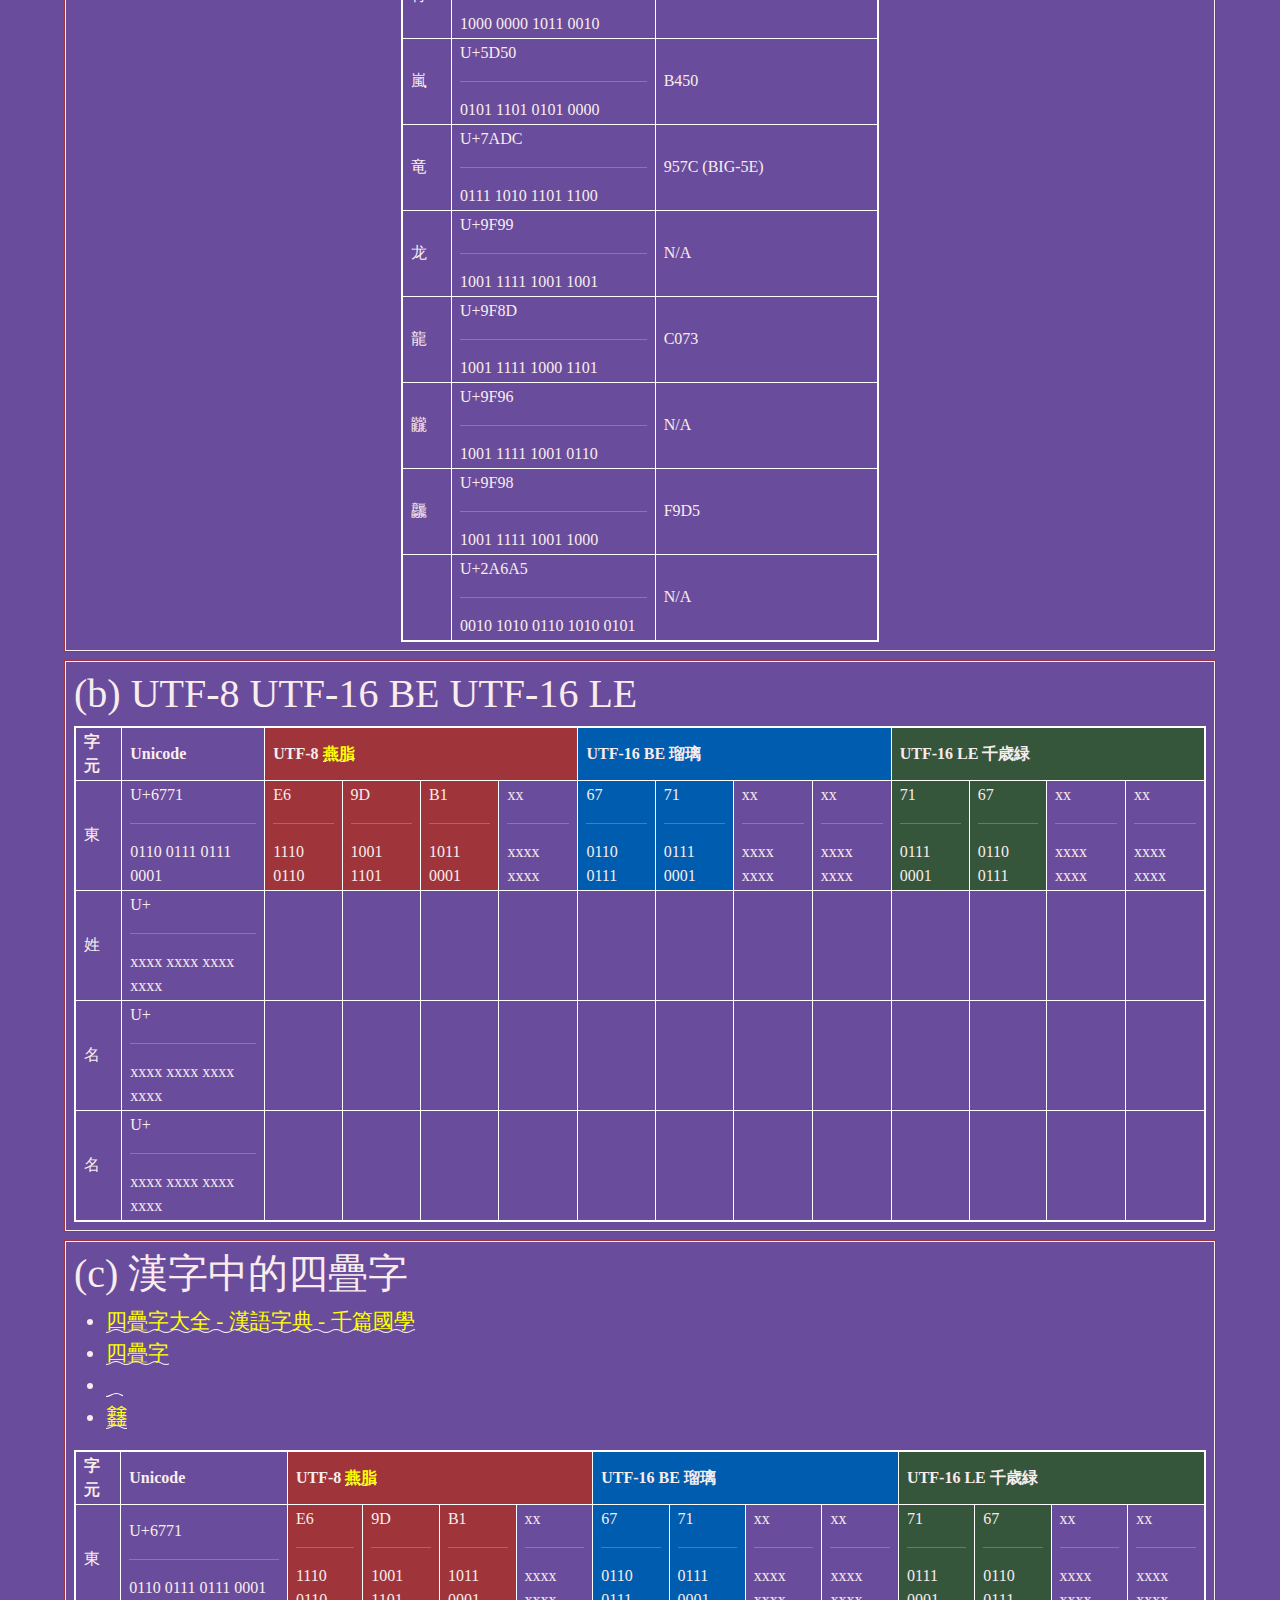
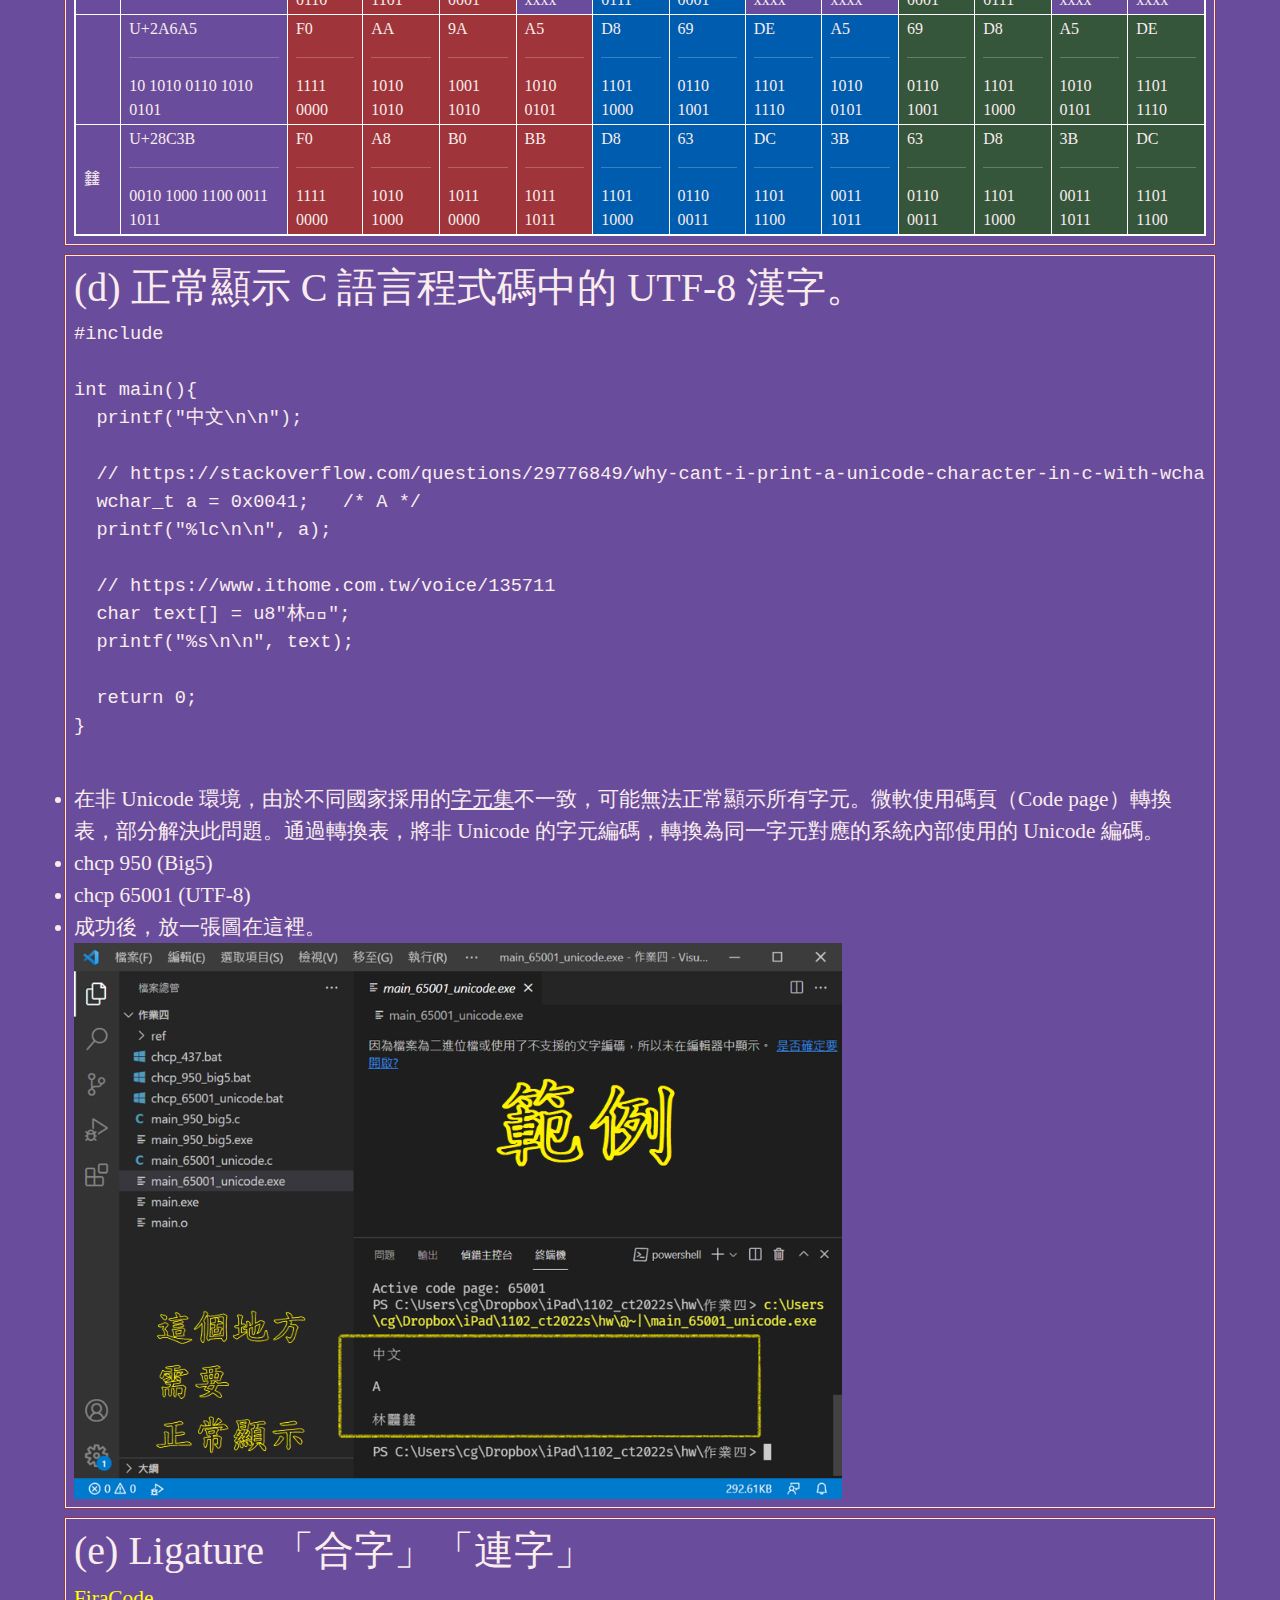
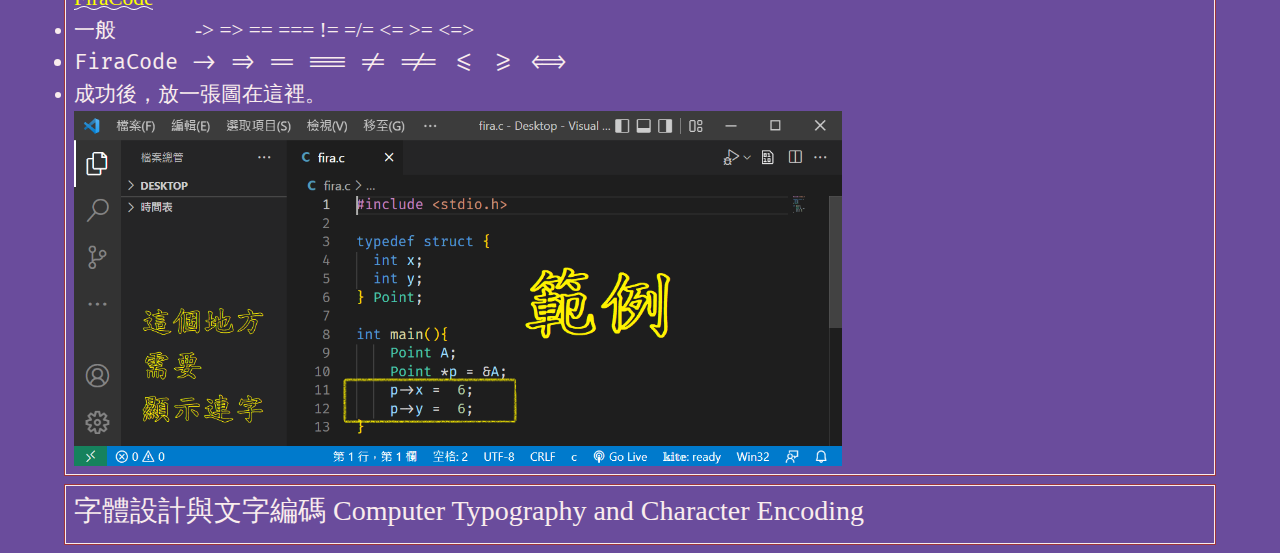
==== commit 654a2dce: "Add files via upload" ====
--- a/hw01/index.html
+++ b/hw01/index.html
@@ -523,19 +523,19 @@
         </tr>
         <tr>
           <td>𨰻</td>
-          <td>U+<hr>xxxx xxxx xxxx xxxx</td>
-          <td></td> <!-- UTF-8 -->
-          <td></td>
-          <td></td>
-          <td></td>
-          <td></td> <!-- UTF-16 BE -->
-          <td></td>
-          <td></td>
-          <td></td>
-          <td></td> <!-- UTF-16 LE -->
-          <td></td>
-          <td></td>
-          <td></td>
+          <td>U+28C3B<hr>0010 1000 1100 0011 1011</td>
+          <td style="background-color:#9F353A;">F0<hr>1111 0000</td> <!-- UTF-8 -->
+          <td style="background-color:#9F353A;">A8<hr>1010 1000</td>
+          <td style="background-color:#9F353A;">B0<hr>1011 0000</td>
+          <td style="background-color:#9F353A;">BB<hr>1011 1011</td>
+          <td style="background-color:#005CAF;">D8<hr>1101 1000</td> <!-- UTF-16 BE -->
+          <td style="background-color:#005CAF;">63<hr>0110 0011</td>
+          <td style="background-color:#005CAF;">DC<hr>1101 1100</td>
+          <td style="background-color:#005CAF;">3B<hr>0011 1011</td>
+          <td style="background-color:#36563C;">63<hr>0110 0011</td> <!-- UTF-16 LE -->
+          <td style="background-color:#36563C;">D8<hr>1101 1000</td>
+          <td style="background-color:#36563C;">3B<hr>0011 1011</td>
+          <td style="background-color:#36563C;">DC<hr>1101 1100</td>
         </tr>
       </table>
 
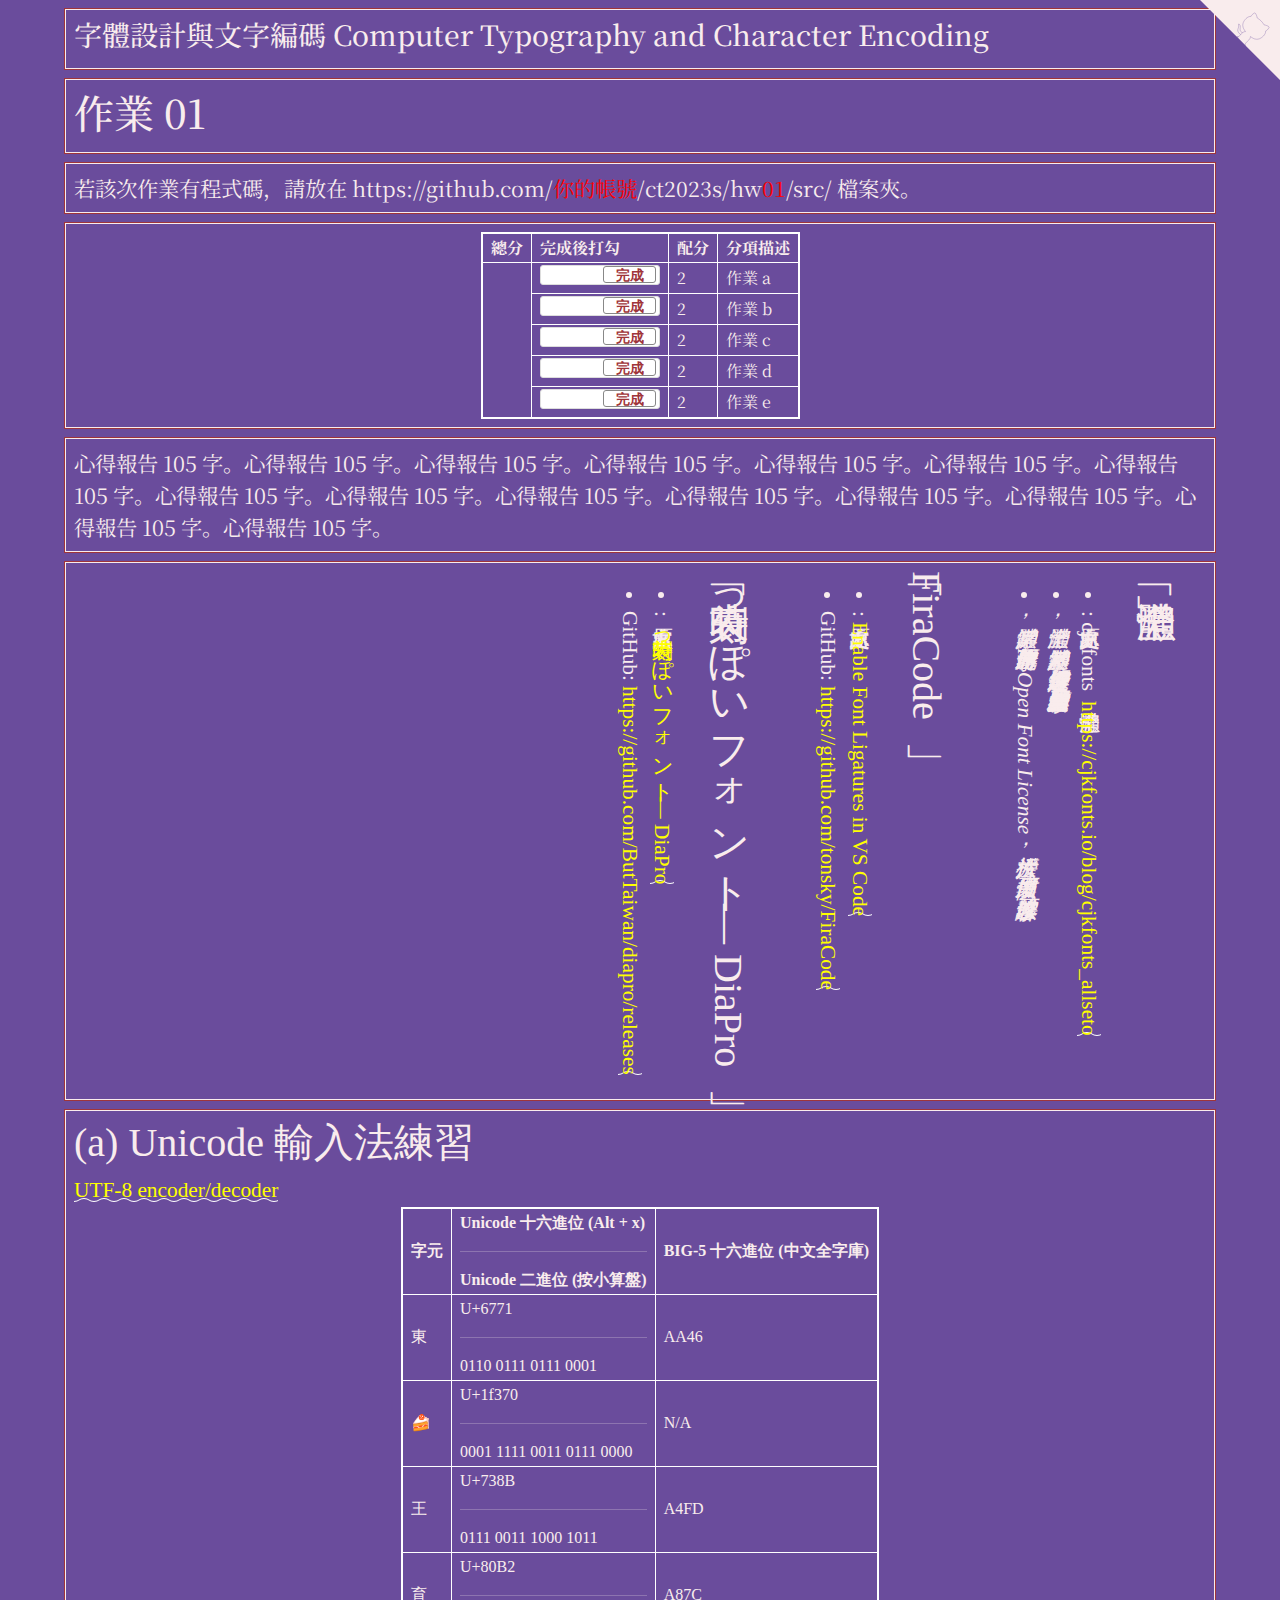
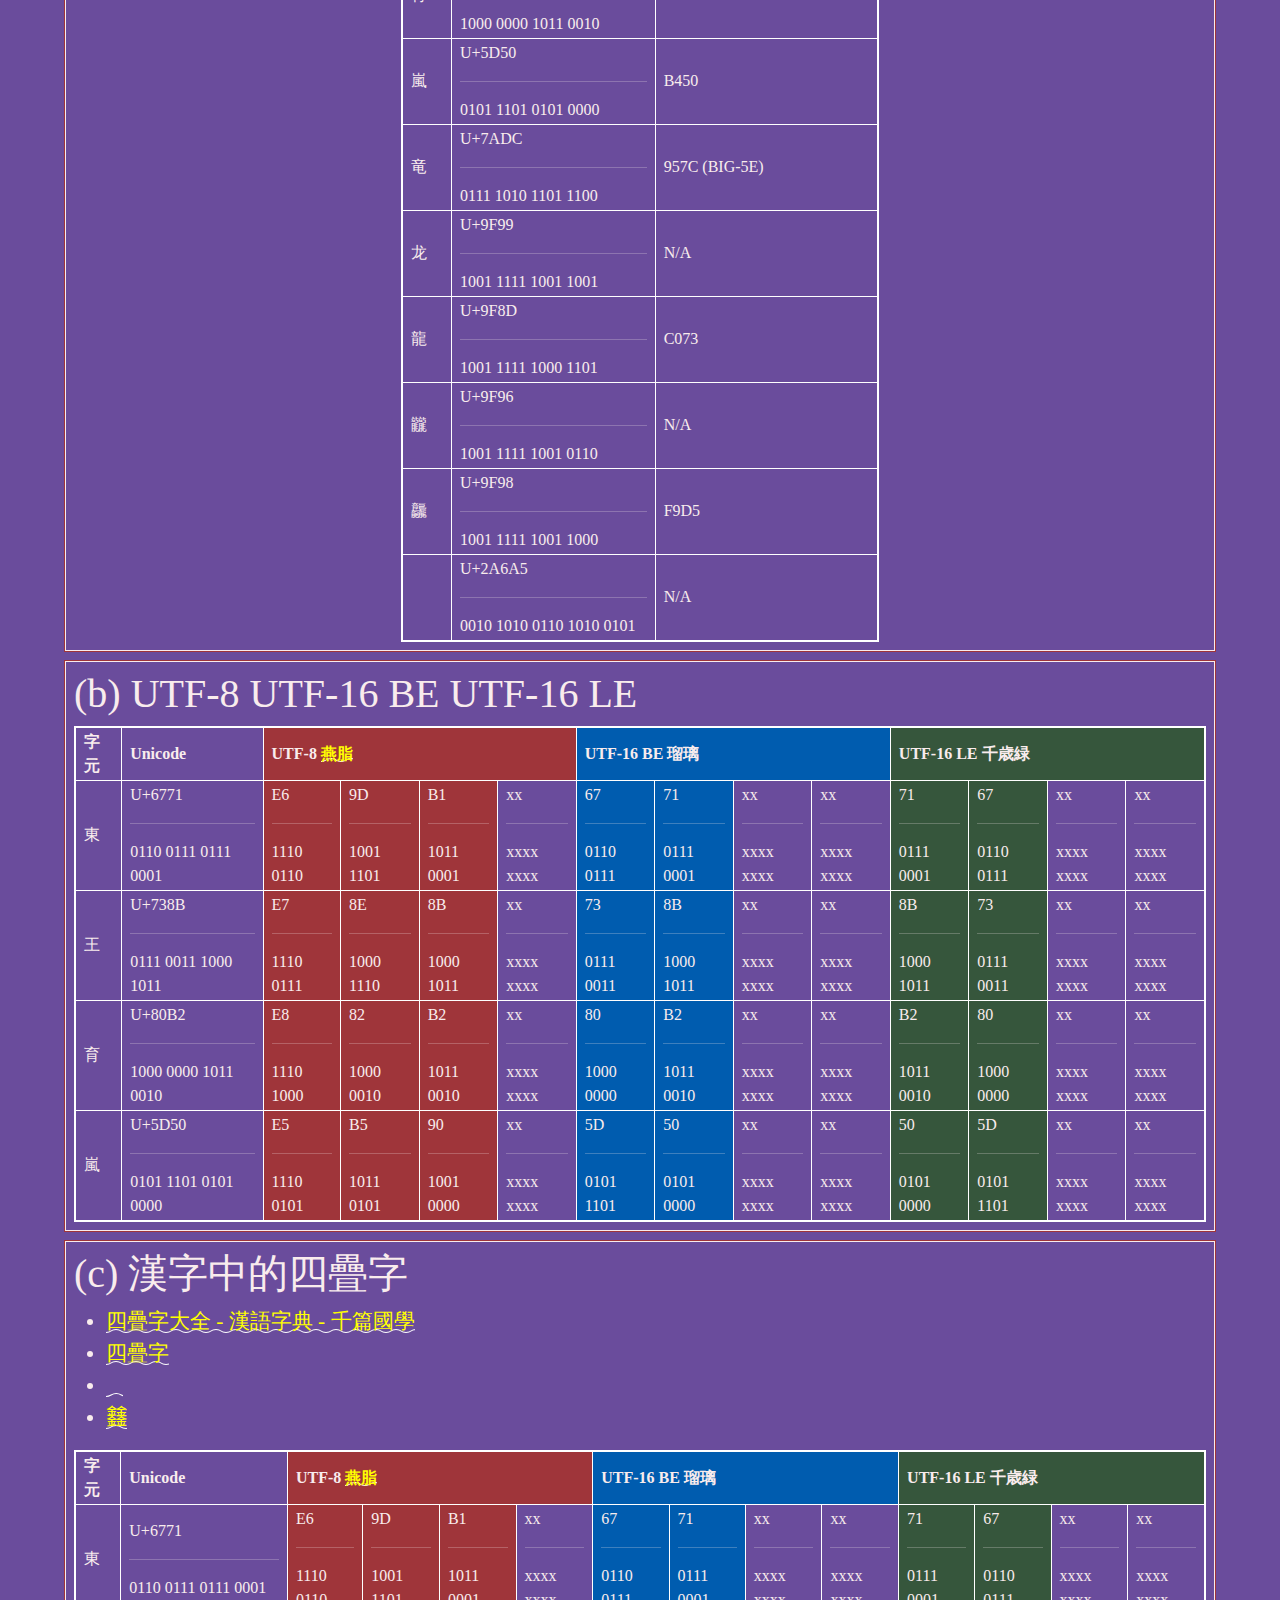
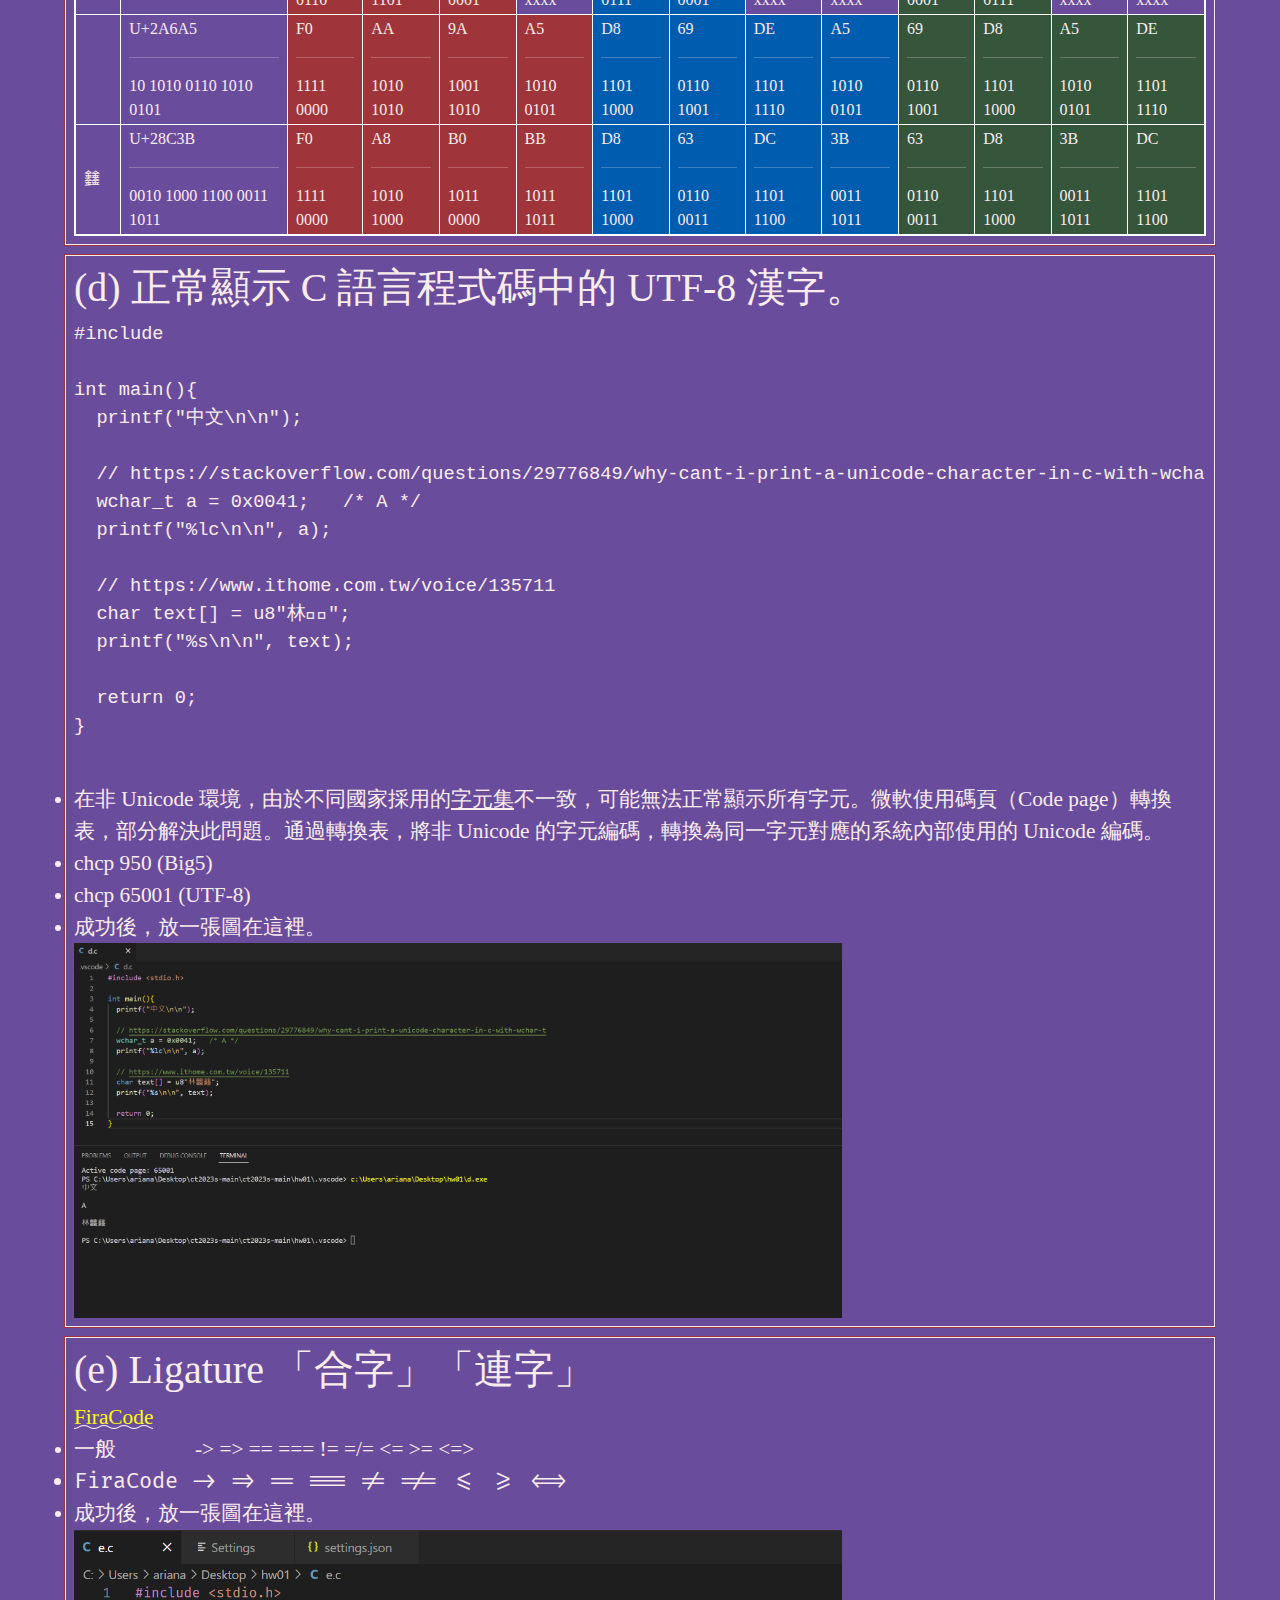
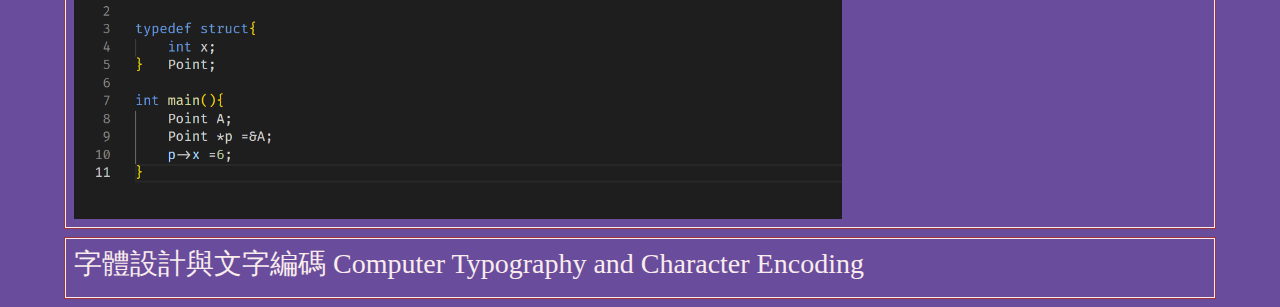
==== commit 3065f36d: "Add files via upload" ====
--- a/hw01/index.html
+++ b/hw01/index.html
@@ -408,52 +408,52 @@
           <td>xx<hr>xxxx xxxx</td>
         </tr>       
         <tr>
-          <td>姓</td>
-          <td>U+<hr>xxxx xxxx xxxx xxxx</td>
-          <td></td> <!-- UTF-8 -->
-          <td></td>
-          <td></td>
-          <td></td>
-          <td></td> <!-- UTF-16 BE -->
-          <td></td>
-          <td></td>
-          <td></td>
-          <td></td> <!-- UTF-16 LE -->
-          <td></td>
-          <td></td>
-          <td></td>
-        </tr>
-        <tr>
-          <td>名</td>
-          <td>U+<hr>xxxx xxxx xxxx xxxx</td>
-          <td></td> <!-- UTF-8 -->
-          <td></td>
-          <td></td>
-          <td></td>
-          <td></td> <!-- UTF-16 BE -->
-          <td></td>
-          <td></td>
-          <td></td>
-          <td></td> <!-- UTF-16 LE -->
-          <td></td>
-          <td></td>
-          <td></td>
-        </tr>
-        <tr>
-          <td>名</td>
-          <td>U+<hr>xxxx xxxx xxxx xxxx</td>
-          <td></td> <!-- UTF-8 -->
-          <td></td>
-          <td></td>
-          <td></td>
-          <td></td> <!-- UTF-16 BE -->
-          <td></td>
-          <td></td>
-          <td></td>
-          <td></td> <!-- UTF-16 LE -->
-          <td></td>
-          <td></td>
-          <td></td>
+          <td>王</td>
+          <td>U+738B<hr>0111 0011 1000 1011</td>
+          <td style="background-color:#9F353A;">E7<hr>1110 0111</td> <!-- UTF-8 -->
+          <td style="background-color:#9F353A;">8E<hr>1000 1110</td>
+          <td style="background-color:#9F353A;">8B<hr>1000 1011</td>
+          <td>xx<hr>xxxx xxxx</td>
+          <td style="background-color:#005CAF;">73<hr>0111 0011</td> <!-- UTF-16 BE -->
+          <td style="background-color:#005CAF;">8B<hr>1000 1011</td>
+          <td>xx<hr>xxxx xxxx</td>
+          <td>xx<hr>xxxx xxxx</td>
+          <td style="background-color:#36563C;">8B<hr>1000 1011</td> <!-- UTF-16 LE -->
+          <td style="background-color:#36563C;">73<hr>0111 0011</td>
+          <td>xx<hr>xxxx xxxx</td>
+          <td>xx<hr>xxxx xxxx</td>
+        </tr>
+        <tr>
+          <td>育</td>
+          <td>U+80B2<hr>1000 0000 1011 0010</td>
+          <td style="background-color:#9F353A;">E8<hr>1110 1000</td> <!-- UTF-8 -->
+          <td style="background-color:#9F353A;">82<hr>1000 0010</td>
+          <td style="background-color:#9F353A;">B2<hr>1011 0010</td>
+          <td>xx<hr>xxxx xxxx</td>
+          <td style="background-color:#005CAF;">80<hr>1000 0000</td> <!-- UTF-16 BE -->
+          <td style="background-color:#005CAF;">B2<hr>1011 0010</td>
+          <td>xx<hr>xxxx xxxx</td>
+          <td>xx<hr>xxxx xxxx</td>
+          <td style="background-color:#36563C;">B2<hr>1011 0010</td> <!-- UTF-16 LE -->
+          <td style="background-color:#36563C;">80<hr>1000 0000</td>
+          <td>xx<hr>xxxx xxxx</td>
+          <td>xx<hr>xxxx xxxx</td>
+        </tr>
+        <tr>
+          <td>嵐</td>
+          <td>U+5D50<hr>0101 1101 0101 0000</td>
+          <td style="background-color:#9F353A;">E5<hr>1110 0101</td> <!-- UTF-8 -->
+          <td style="background-color:#9F353A;">B5<hr>1011 0101</td>
+          <td style="background-color:#9F353A;">90<hr>1001 0000</td>
+          <td>xx<hr>xxxx xxxx</td>
+          <td style="background-color:#005CAF;">5D<hr>0101 1101</td> <!-- UTF-16 BE -->
+          <td style="background-color:#005CAF;">50<hr>0101 0000</td>
+          <td>xx<hr>xxxx xxxx</td>
+          <td>xx<hr>xxxx xxxx</td>
+          <td style="background-color:#36563C;">50<hr>0101 0000</td> <!-- UTF-16 LE -->
+          <td style="background-color:#36563C;">5D<hr>0101 1101</td>
+          <td>xx<hr>xxxx xxxx</td>
+          <td>xx<hr>xxxx xxxx</td>
         </tr>
       </table>
     </div>
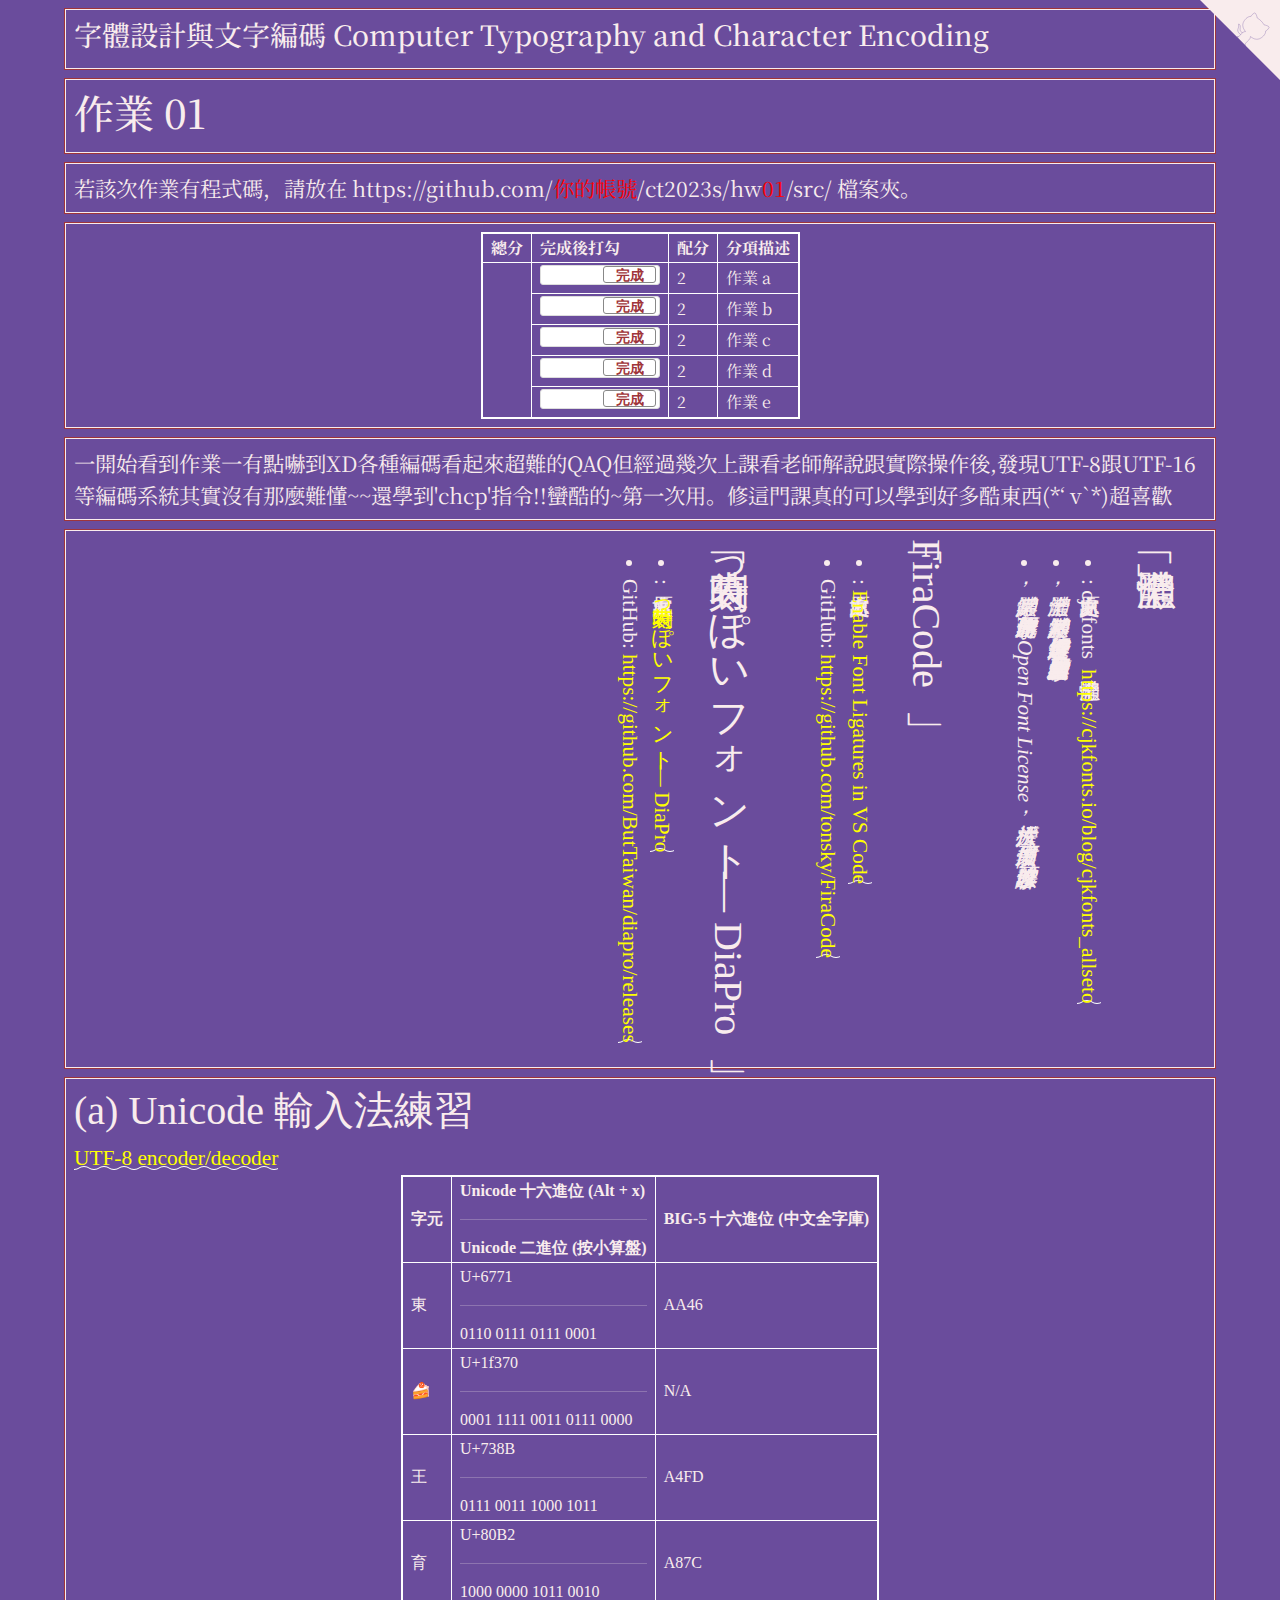
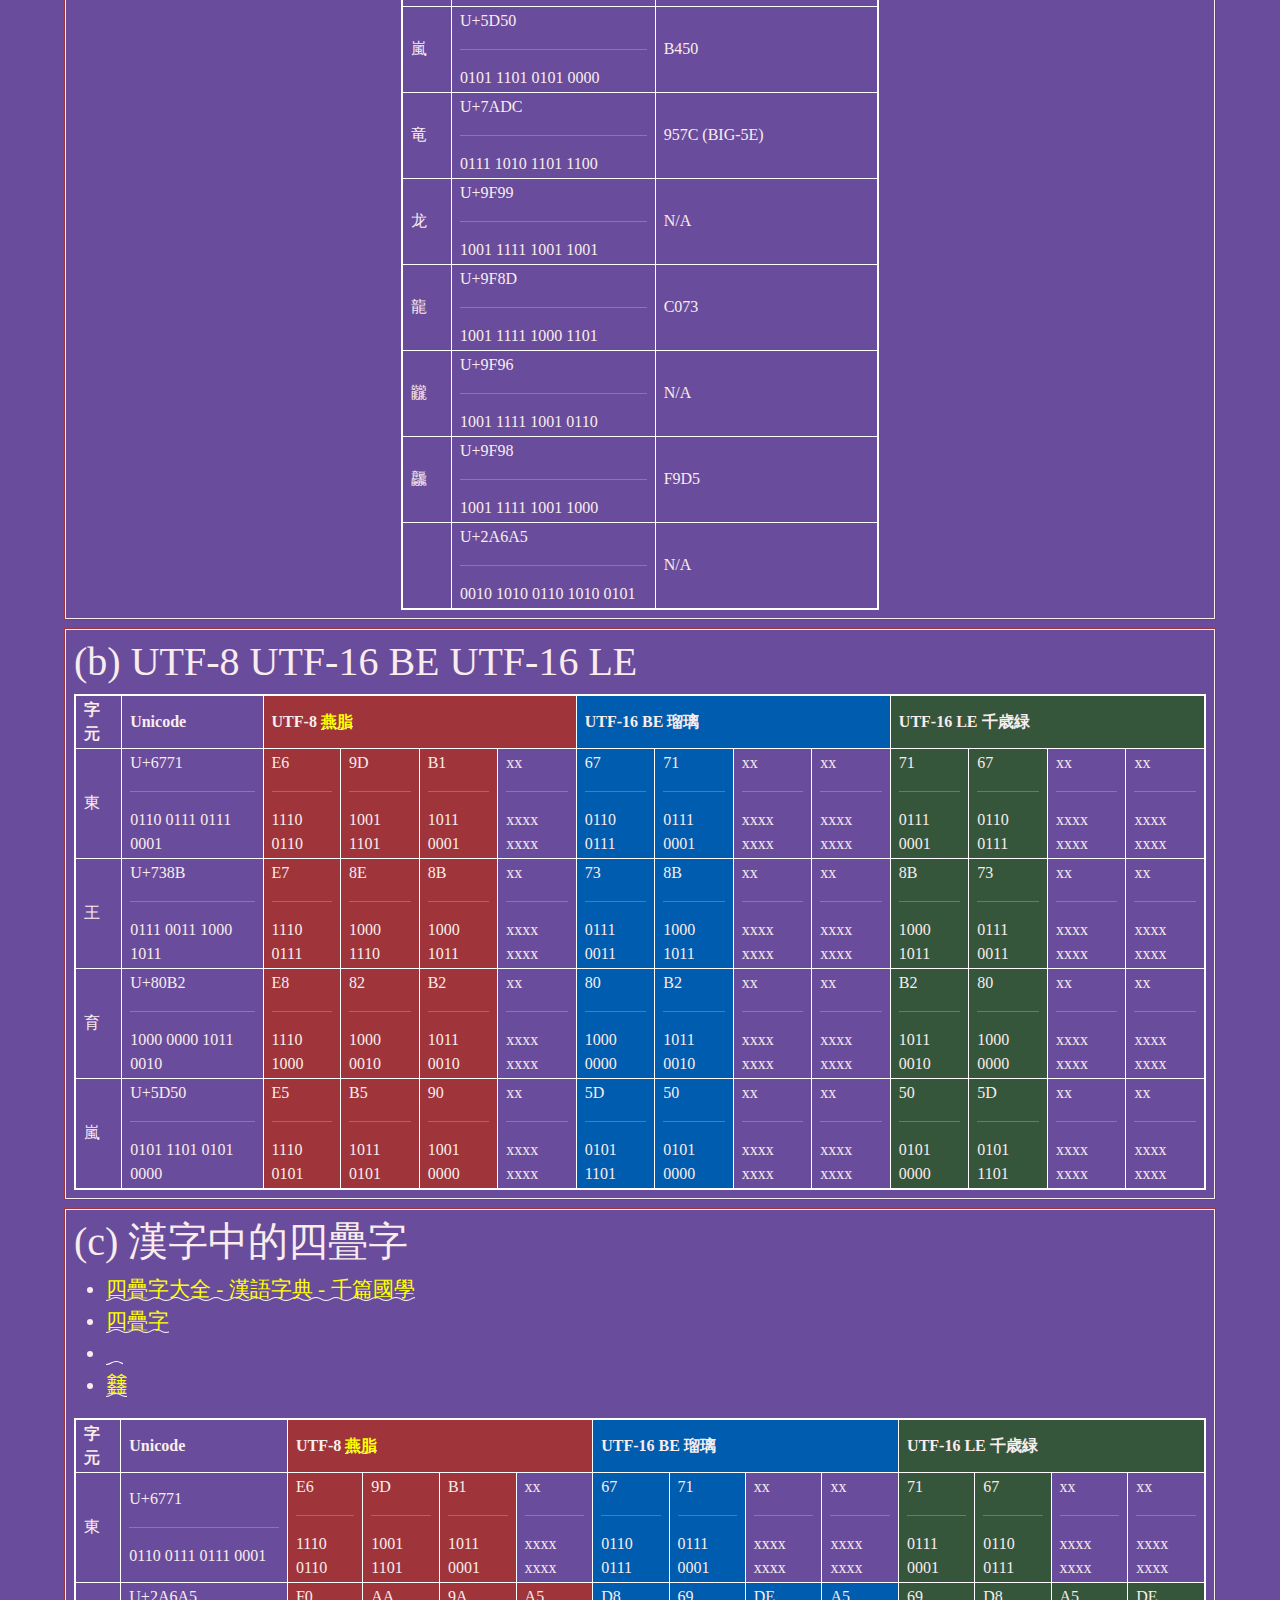
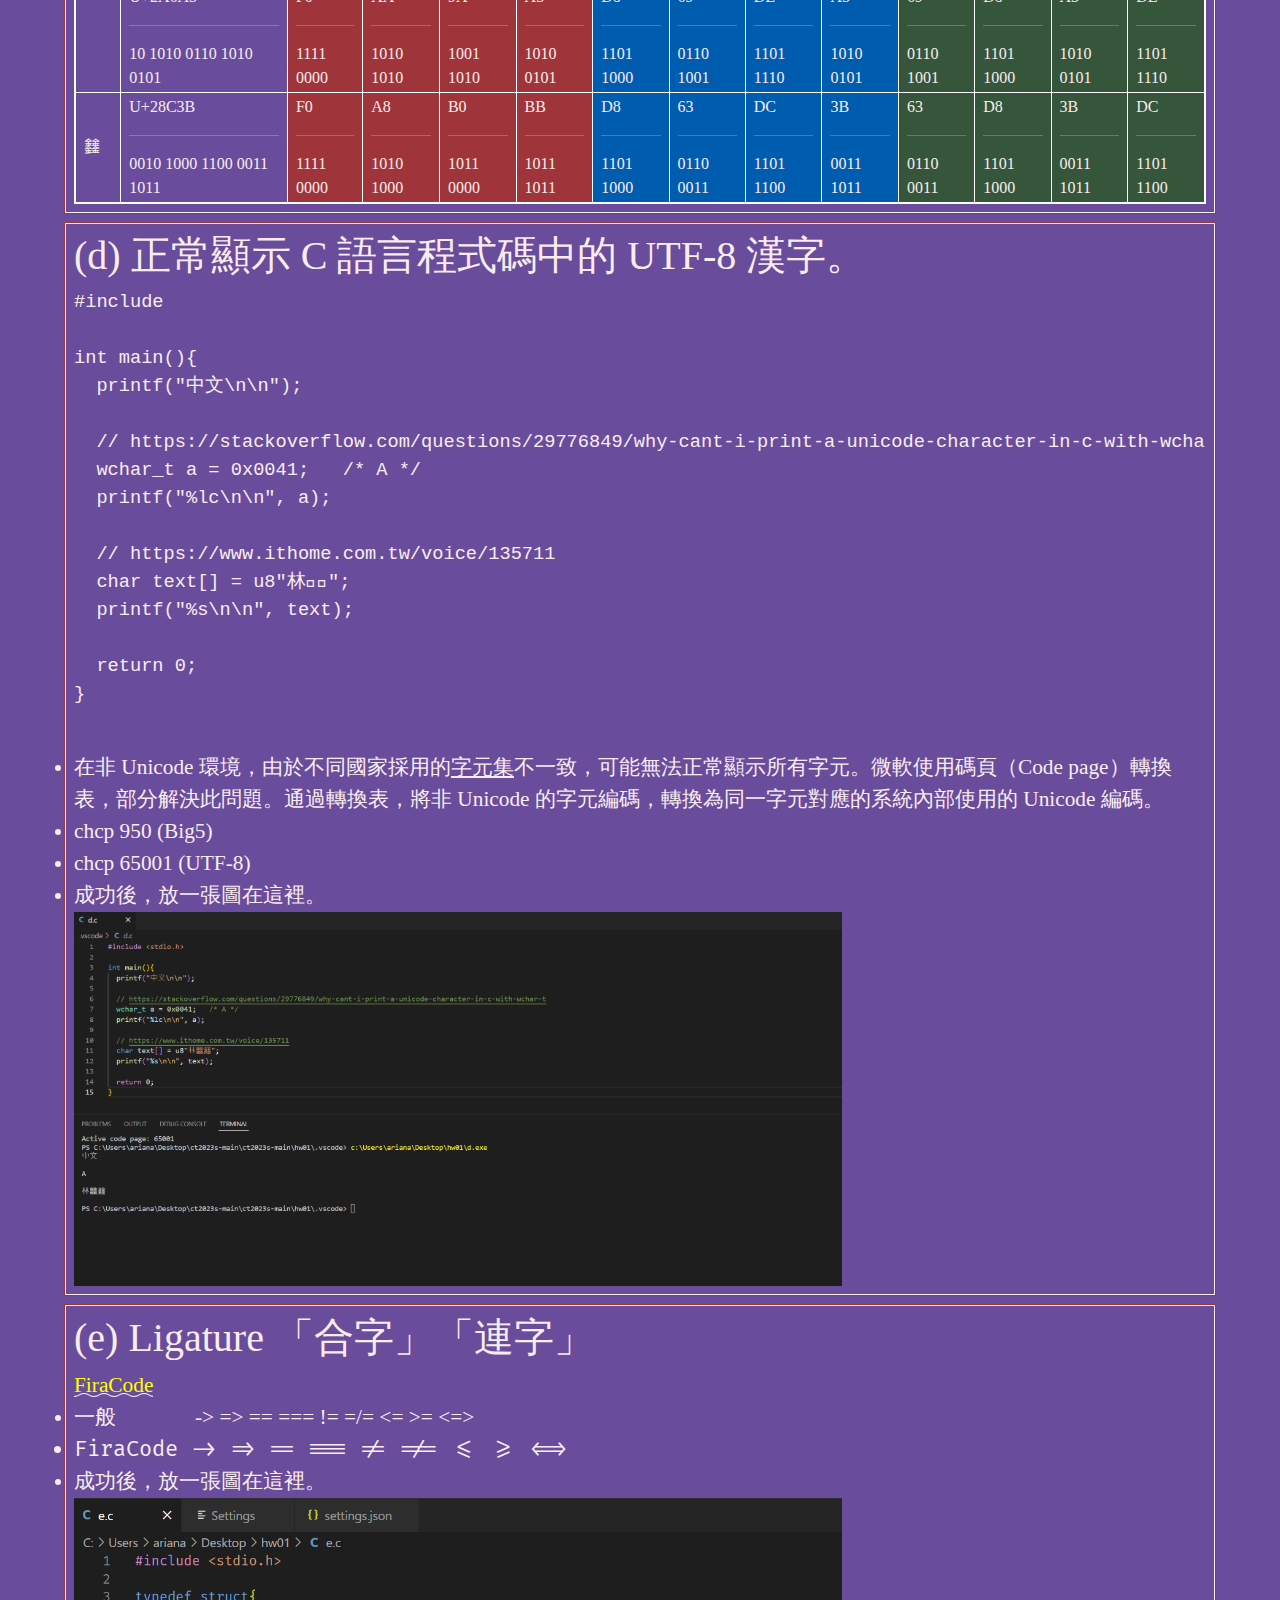
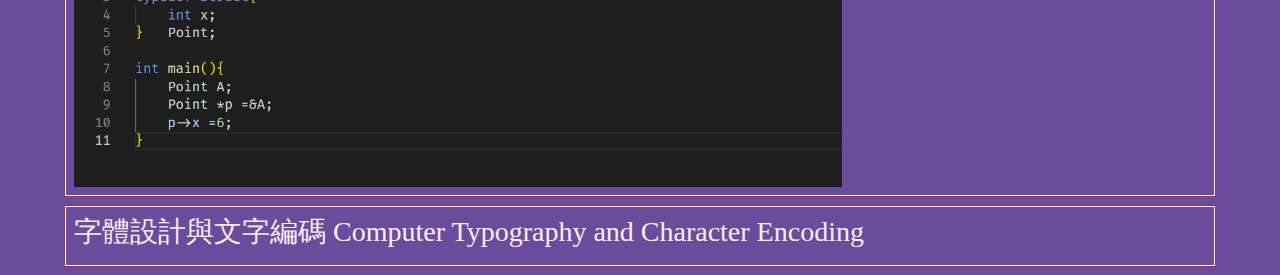
==== commit 33939ddd: "Add files via upload" ====
--- a/hw01/index.html
+++ b/hw01/index.html
@@ -258,7 +258,7 @@
   <!-- ------------------------------------------------>
   <div class="row hw12">
     <div class="col-md-12 twenty">
-      心得報告 105 字。心得報告 105 字。心得報告 105 字。心得報告 105 字。心得報告 105 字。心得報告 105 字。心得報告 105 字。心得報告 105 字。心得報告 105 字。心得報告 105 字。心得報告 105 字。心得報告 105 字。心得報告 105 字。心得報告 105 字。心得報告 105 字。
+      一開始看到作業一有點嚇到XD各種編碼看起來超難的QAQ但經過幾次上課看老師解說跟實際操作後,發現UTF-8跟UTF-16等編碼系統其實沒有那麼難懂~~還學到'chcp'指令!!蠻酷的~第一次用。修這門課真的可以學到好多酷東西(*‘ v`*)超喜歡
     </div>
   </div>
 
